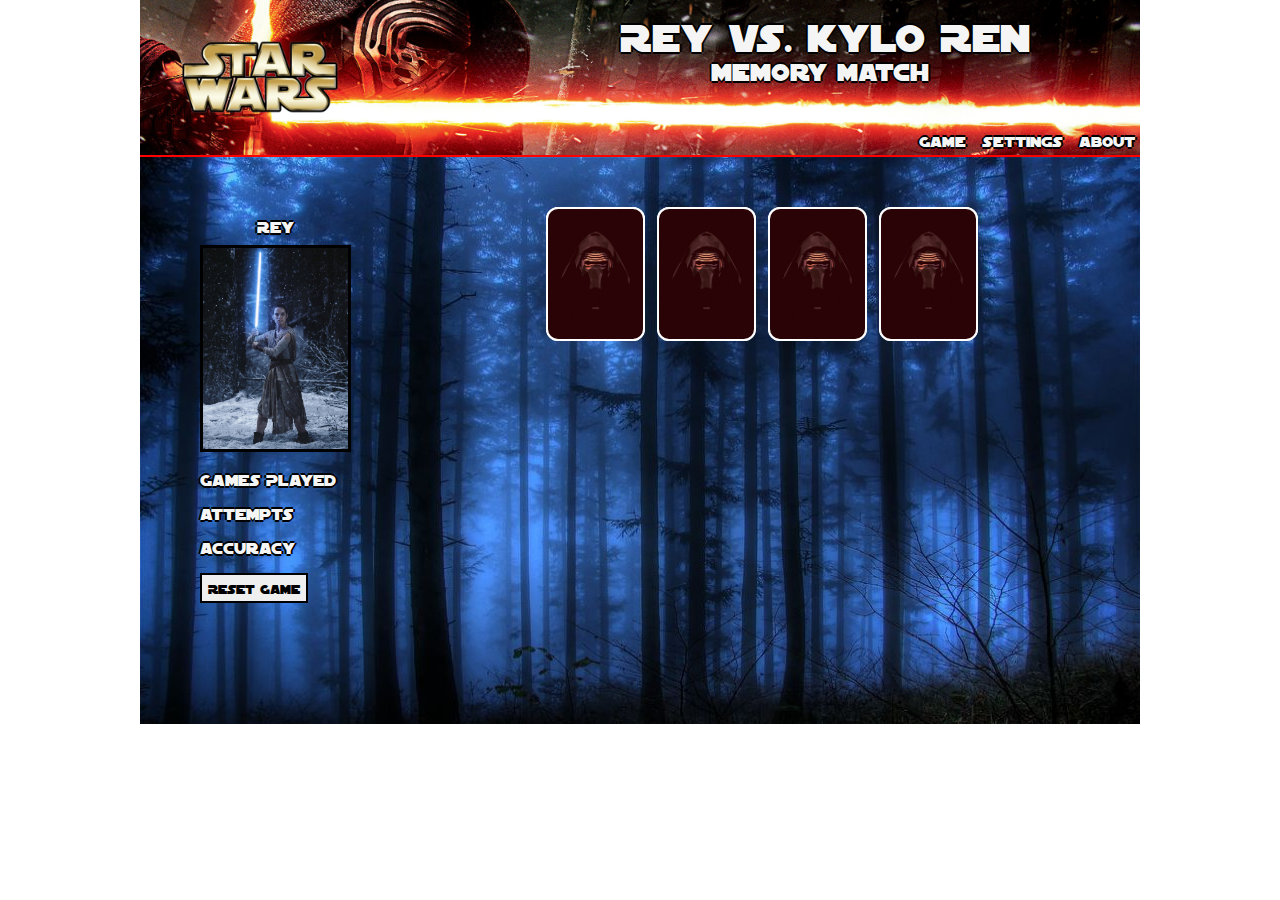
==== index.html @ f5603988 "Memory Match version1.0 - Tim Yi" ====
<!DOCTYPE html>
<html lang="en">
<head>
    <meta charset="UTF-8">
    <title>Memory Match Game</title>
    <link rel="stylesheet" type="text/css" href="style.css">
    <script src="https://code.jquery.com/jquery-2.1.4.min.js"></script>
    <script src="http://learning-fuze.github.io/memory_match/v0.5/script.js"></script>
    <script src="script.js"></script>
</head>
<body>
<header>
    <p id="header_title">Rey vs. Kylo Ren</p>
    <p id="header_title_sub">Memory Match</p>
    <div id="links">
        <p class="game-links"><a href="index.html">Game</a></p>
        <p class="game-links"><a href="">Settings</a></p>
        <p class="game-links"><a href="about.html">About</a></p>
    </div>
</header>

<section>
    <img id="woods_wall" src="images/woods_wall.jpg">
    <div id="stats_container">
        <p id="rey_title">Rey</p>
        <img id="rey" src="images/rey.jpg">
        <div id="games_played_div" class="games-played">
            <p class="label">Games Played</p>
            <p class="value"></p>
        </div>
        <div id="attempts_div" class="attempts">
            <p class="label">Attempts</p>
            <p class="value"></p>
        </div>
        <div id="accuracy_div" class="accuracy">
            <p class="label">Accuracy</p>
            <p class="value"></p>
        </div>
        <button id="reset_button" class="reset">Reset Game</button>
    </div>


    <div id="game_area">
        <div class="card">
            <div class="front">
                <img src="images/kylo-lightsaber.jpg" alt="kylo-lightsaber-front">
            </div>
            <div class="back">
            </div>
        </div>

        <div class="card">
            <div class="front">
                <img src="images/rey_lightsaber.jpg" alt="rey_lightsaber-front">
            </div>
            <div class="back">

            </div>
        </div>

        <div class="card">
            <div class="front">
                <img src="images/kylo-lightsaber.jpg" alt="kylo-lightsaber-front">
            </div>
            <div class="back">
            </div>
        </div>

        <div class="card">
            <div class="front">
                <img src="images/rey_lightsaber.jpg" alt="rey_lightsaber-front">
            </div>
            <div class="back">

            </div>
        </div>

        <!--<div class="card">-->
        <!--<div class="front">-->

        <!--</div>-->
        <!--<div class="back">-->

        <!--</div>-->
        <!--</div>-->

        <!--<div class="card">-->
        <!--<div class="front">-->

        <!--</div>-->
        <!--<div class="back">-->

        <!--</div>-->
        <!--</div>-->

        <!--<div class="card">-->
        <!--<div class="front">-->

        <!--</div>-->
        <!--<div class="back">-->

        <!--</div>-->
        <!--</div>-->

        <!--<div class="card">-->
        <!--<div class="front">-->

        <!--</div>-->
        <!--<div class="back">-->

        <!--</div>-->
        <!--</div>-->

        <!--<div class="card">-->
        <!--<div class="front">-->

        <!--</div>-->
        <!--<div class="back">-->

        <!--</div>-->
        <!--</div>-->

        <!--<div class="card">-->
        <!--<div class="front">-->

        <!--</div>-->
        <!--<div class="back">-->

        <!--</div>-->
        <!--</div>-->

        <!--<div class="card">-->
        <!--<div class="front">-->

        <!--</div>-->
        <!--<div class="back">-->

        <!--</div>-->
        <!--</div>-->

        <!--<div class="card">-->
        <!--<div class="front">-->

        <!--</div>-->
        <!--<div class="back">-->

        <!--</div>-->
        <!--</div>-->

        <!--<div class="card">-->
        <!--<div class="front">-->

        <!--</div>-->
        <!--<div class="back">-->

        <!--</div>-->
        <!--</div>-->

        <!--<div class="card">-->
        <!--<div class="front">-->

        <!--</div>-->
        <!--<div class="back">-->

        <!--</div>-->
        <!--</div>-->

        <!--<div class="card">-->
        <!--<div class="front">-->

        <!--</div>-->
        <!--<div class="back">-->

        <!--</div>-->
        <!--</div>-->

        <!--<div class="card">-->
        <!--<div class="front">-->

        <!--</div>-->
        <!--<div class="back">-->

        <!--</div>-->
        <!--</div>-->

        <!--<div class="card">-->
        <!--<div class="front">-->

        <!--</div>-->
        <!--<div class="back">-->

        <!--</div>-->
        <!--</div>-->

        <!--<div class="card">-->
        <!--<div class="front">-->

        <!--</div>-->
        <!--<div class="back">-->
        <!--</div>-->
        <!--</div>-->
    </div>
</section>
</body>
</html>
---- style.css ----
@font-face {
    font-family: starwarsmain;
    src: url(fonts/starwarsmain.ttf);
}
html{
    margin: 0;
}
body {
    width: 1000px;
    height: auto;
    margin: 0 auto;
    background-color: white;
    font-family: starwarsmain, Helvetica, sans-serif;
}
header {
    border-bottom: 2px solid red;
    background-image: url(images/logo.png), url(images/kylo_banner2.jpg);
    background-repeat: no-repeat;
    background-size: 160px, 1000px;
    background-position: 40px 40px, 0 0;
    background-color: #6a6969;
    height: 155px;
    position: relative;
}
#header_title {
    text-align: center;
    font-size: 40px;
    margin:0;
    padding-left: 370px;
    padding-top: 25px;
    text-shadow: -2px 0 black, 0 2px black, 2px 0 black, 0 -2px black;
    color: whitesmoke;
}
#header_title_sub {
    text-align: center;
    font-size: 25px;
    margin:0;
    padding-left: 360px;
    padding-top: 5px;
    text-shadow: -2px 0 black, 0 2px black, 2px 0 black, 0 -2px black;
    color: whitesmoke;
}
#links {
    margin-top: 32px;
    float: right;
}
a {
    color: whitesmoke;
    text-decoration: none;
    text-shadow: -2px 0 black, 0 2px black, 2px 0 black, 0 -2px black;
}
a:hover {
    color: red;
}
#woods_wall {
    position:absolute;
    width: 1000px;
    height: 567px;
    z-index: -1;
    border-top: 0;
}
.game-links {
    text-align: center;
    font-size: 15px;
    margin: 20px 5px 10px;
    display: inline-block;
}
#rey_title {
    text-shadow: -2px 0 black, 0 2px black, 2px 0 black, 0 -2px black;
    margin-top: 5px;
    margin-bottom: 9px;
    color: whitesmoke;
    text-align: center;
}
#rey {
    width: 145px;
    height: auto;
    border: 3px solid black;
}
#stats_container {
    padding: 10px 10px 90px;
    width: 150px;
    float: left;
    margin: 50px 10px 64px 50px;
    border-radius: 15px 15px 15px 15px;
}
.label {
    text-shadow: -2px 0 black, 0 2px black, 2px 0 black, 0 -2px black;
    margin: 20px 0 10px;
    color: whitesmoke;
}
#reset_button {
    font-family: starwarsmain, Helvetica, sans-serif;
    padding-top: 5px;
    height: 30px;
    border: 2px solid black;
}
#game_area {
    border-top: 0;
    border-left: 0;
    padding-top: 25px;
    margin-left: 270px;
    height: 542px;
    text-align: center;
    width: 700px;
}
.back {
    background-image: url("images/kylo-cardback.jpg");
    background-color: #2A0306;
    background-repeat: no-repeat;
    background-size: 95px, 220px;
}
.card img {
    height: 100%;
    width: 100%;
    border-radius: 12px;
}
.front, .back {
    border: 2px solid white;
    border-radius: 12px;
    height: 100%;
    width: 100%;
    position: absolute;
    left: 0;
    top: 0;
}
.card {
    display: inline-block;
    width: 95px;
    height: 130px;
    margin: 25px 5px 5px;
    position: relative;
}

/* About me CSS add-ons */
#info_about_me {
    font-size: 20px;
    padding: 50px 200px;
    margin: 0;
    color: whitesmoke;
    font-family: Helvetica ,Arial, sans-serif;
    text-shadow: -2px 0 black, 0 2px black, 2px 0 black, 0 -2px black;
    text-align: center;
}
.matt-pic-div {
    margin: auto;
    width: 50%;
}
#matt-pic {
    width: 100%;
    border: 2px solid black;
}
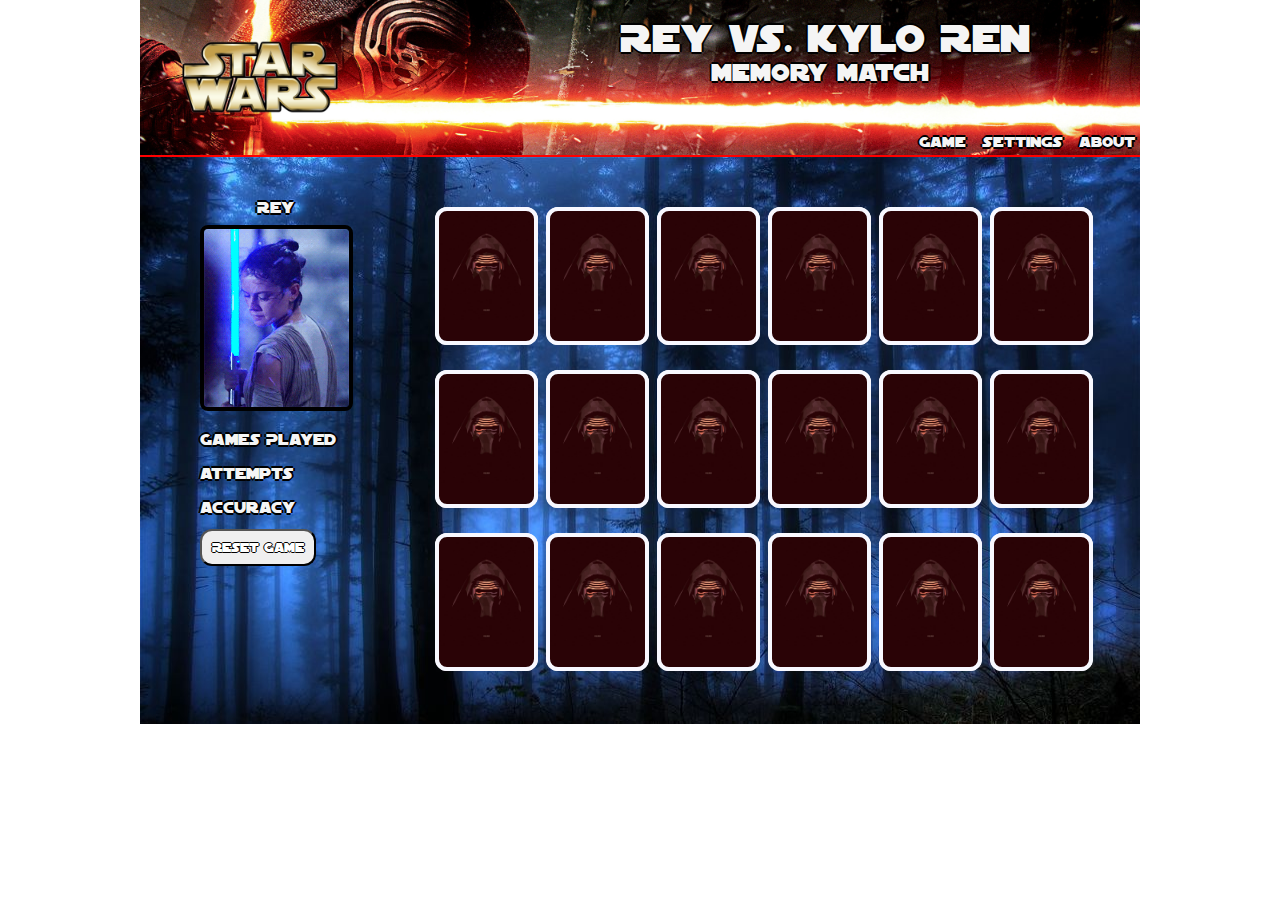
==== commit 5bfe023e: "Memory Match version0.5 - Tim Yi" ====
--- a/index.html
+++ b/index.html
@@ -5,7 +5,6 @@
     <title>Memory Match Game</title>
     <link rel="stylesheet" type="text/css" href="style.css">
     <script src="https://code.jquery.com/jquery-2.1.4.min.js"></script>
-    <script src="http://learning-fuze.github.io/memory_match/v0.5/script.js"></script>
     <script src="script.js"></script>
 </head>
 <body>
@@ -23,27 +22,46 @@
     <img id="woods_wall" src="images/woods_wall.jpg">
     <div id="stats_container">
         <p id="rey_title">Rey</p>
-        <img id="rey" src="images/rey.jpg">
-        <div id="games_played_div" class="games-played">
+        <img id="rey" src="images/rey_prof.gif">
+
+        <div class="games-played">
             <p class="label">Games Played</p>
             <p class="value"></p>
         </div>
-        <div id="attempts_div" class="attempts">
+
+        <div class="attempts">
             <p class="label">Attempts</p>
             <p class="value"></p>
         </div>
-        <div id="accuracy_div" class="accuracy">
+
+        <div class="accuracy">
             <p class="label">Accuracy</p>
             <p class="value"></p>
         </div>
-        <button id="reset_button" class="reset">Reset Game</button>
+        <button type="button" class="reset">Reset Game</button>
     </div>
-
 
     <div id="game_area">
         <div class="card">
             <div class="front">
                 <img src="images/kylo-lightsaber.jpg" alt="kylo-lightsaber-front">
+            </div>
+            <div class="back">
+            </div>
+        </div>
+
+        <div class="card">
+            <div class="front">
+                <img src="images/kyloVrey_cardBack.jpg" alt="fight">
+            </div>
+            <div class="back">
+
+            </div>
+        </div>
+
+        <div class="card">
+            <div class="front">
+                <img src="images/rey.jpg" alt="rey-with-saber">
             </div>
             <div class="back">
             </div>
@@ -60,7 +78,23 @@
 
         <div class="card">
             <div class="front">
-                <img src="images/kylo-lightsaber.jpg" alt="kylo-lightsaber-front">
+                <img src="images/bb8thumbsup.jpg" alt="bb8_thumb">
+            </div>
+            <div class="back">
+            </div>
+        </div>
+
+        <div class="card">
+            <div class="front">
+                <img src="images/kyloren_saber.jpg" alt="kylo-with-saber">
+            </div>
+            <div class="back">
+            </div>
+        </div>
+
+        <div class="card">
+            <div class="front">
+                <img src="images/kyloren_force.jpg" alt="kylo-uses-force">
             </div>
             <div class="back">
             </div>
@@ -71,134 +105,90 @@
                 <img src="images/rey_lightsaber.jpg" alt="rey_lightsaber-front">
             </div>
             <div class="back">
-
             </div>
         </div>
 
-        <!--<div class="card">-->
-        <!--<div class="front">-->
+        <div class="card">
+            <div class="front">
+                <img src="images/kylo_ren_matt_saber.jpg" alt="matt-saber">
+            </div>
+            <div class="back">
+            </div>
+        </div>
 
-        <!--</div>-->
-        <!--<div class="back">-->
+        <div class="card">
+            <div class="front">
+                <img src="images/luke.jpg" alt="luke">
+            </div>
+            <div class="back">
+            </div>
+        </div>
 
-        <!--</div>-->
-        <!--</div>-->
+        <div class="card">
+            <div class="front">
+                <img src="images/bb8thumbsup.jpg" alt="bb8_thumb">
+            </div>
+            <div class="back">
+            </div>
+        </div>
 
-        <!--<div class="card">-->
-        <!--<div class="front">-->
+        <div class="card">
+            <div class="front">
+                <img src="images/kylo-lightsaber.jpg" alt="kylo-lightsaber-front">
+            </div>
+            <div class="back">
+            </div>
+        </div>
 
-        <!--</div>-->
-        <!--<div class="back">-->
+        <div class="card">
+            <div class="front">
+                <img src="images/kyloren_force.jpg" alt="kylo-uses-force">
+            </div>
+            <div class="back">
+            </div>
+        </div>
 
-        <!--</div>-->
-        <!--</div>-->
+        <div class="card">
+            <div class="front">
+                <img src="images/rey.jpg" alt="rey-with-saber">
+            </div>
+            <div class="back">
+            </div>
+        </div>
 
-        <!--<div class="card">-->
-        <!--<div class="front">-->
+        <div class="card">
+            <div class="front">
+                <img src="images/luke.jpg" alt="luke">
+            </div>
+            <div class="back">
+            </div>
+        </div>
 
-        <!--</div>-->
-        <!--<div class="back">-->
+        <div class="card">
+            <div class="front">
+                <img src="images/kyloVrey_cardBack.jpg" alt="fight">
+            </div>
+            <div class="back">
+            </div>
+        </div>
 
-        <!--</div>-->
-        <!--</div>-->
+        <div class="card">
+            <div class="front">
+                <img src="images/kyloren_saber.jpg" alt="kylo-with-saber">
+            </div>
+            <div class="back">
+            </div>
+        </div>
 
-        <!--<div class="card">-->
-        <!--<div class="front">-->
+        <div class="card">
+            <div class="front">
+                <img src="images/kylo_ren_matt_saber.jpg" alt="matt-saber">
+            </div>
+            <div class="back">
+            </div>
+        </div>
 
-        <!--</div>-->
-        <!--<div class="back">-->
-
-        <!--</div>-->
-        <!--</div>-->
-
-        <!--<div class="card">-->
-        <!--<div class="front">-->
-
-        <!--</div>-->
-        <!--<div class="back">-->
-
-        <!--</div>-->
-        <!--</div>-->
-
-        <!--<div class="card">-->
-        <!--<div class="front">-->
-
-        <!--</div>-->
-        <!--<div class="back">-->
-
-        <!--</div>-->
-        <!--</div>-->
-
-        <!--<div class="card">-->
-        <!--<div class="front">-->
-
-        <!--</div>-->
-        <!--<div class="back">-->
-
-        <!--</div>-->
-        <!--</div>-->
-
-        <!--<div class="card">-->
-        <!--<div class="front">-->
-
-        <!--</div>-->
-        <!--<div class="back">-->
-
-        <!--</div>-->
-        <!--</div>-->
-
-        <!--<div class="card">-->
-        <!--<div class="front">-->
-
-        <!--</div>-->
-        <!--<div class="back">-->
-
-        <!--</div>-->
-        <!--</div>-->
-
-        <!--<div class="card">-->
-        <!--<div class="front">-->
-
-        <!--</div>-->
-        <!--<div class="back">-->
-
-        <!--</div>-->
-        <!--</div>-->
-
-        <!--<div class="card">-->
-        <!--<div class="front">-->
-
-        <!--</div>-->
-        <!--<div class="back">-->
-
-        <!--</div>-->
-        <!--</div>-->
-
-        <!--<div class="card">-->
-        <!--<div class="front">-->
-
-        <!--</div>-->
-        <!--<div class="back">-->
-
-        <!--</div>-->
-        <!--</div>-->
-
-        <!--<div class="card">-->
-        <!--<div class="front">-->
-
-        <!--</div>-->
-        <!--<div class="back">-->
-
-        <!--</div>-->
-        <!--</div>-->
-
-        <!--<div class="card">-->
-        <!--<div class="front">-->
-
-        <!--</div>-->
-        <!--<div class="back">-->
-        <!--</div>-->
-        <!--</div>-->
+        </div>
     </div>
 </section>
 </body>
--- a/style.css
+++ b/style.css
@@ -59,6 +59,11 @@
     z-index: -1;
     border-top: 0;
 }
+#snow-image{
+    position: absolute;
+    z-index: 0;
+    border-top: 0;
+}
 .game-links {
     text-align: center;
     font-size: 15px;
@@ -75,13 +80,14 @@
 #rey {
     width: 145px;
     height: auto;
-    border: 3px solid black;
+    border: 4px solid black;
+    border-radius: 8px;
 }
 #stats_container {
     padding: 10px 10px 90px;
     width: 150px;
     float: left;
-    margin: 50px 10px 64px 50px;
+    margin: 30px 10px 0 50px;
     border-radius: 15px 15px 15px 15px;
 }
 .label {
@@ -89,11 +95,15 @@
     margin: 20px 0 10px;
     color: whitesmoke;
 }
-#reset_button {
-    font-family: starwarsmain, Helvetica, sans-serif;
-    padding-top: 5px;
-    height: 30px;
-    border: 2px solid black;
+.value {
+    font-family: Arial,Helvetica,sans-serif;
+    text-shadow: -2px 0 black, 0 2px black, 2px 0 black, 0 -2px black;
+    color: red;
+    font-size: small;
+}
+
+#stats_container, .value {
+
 }
 #game_area {
     border-top: 0;
@@ -113,10 +123,10 @@
 .card img {
     height: 100%;
     width: 100%;
-    border-radius: 12px;
+    border-radius: 8px;
 }
 .front, .back {
-    border: 2px solid white;
+    border: 4px solid ghostwhite;
     border-radius: 12px;
     height: 100%;
     width: 100%;
@@ -124,12 +134,26 @@
     left: 0;
     top: 0;
 }
+.front:hover, .back:hover{
+    transform: scale(1.2);
+}
 .card {
     display: inline-block;
     width: 95px;
     height: 130px;
     margin: 25px 5px 5px;
     position: relative;
+}
+.reset {
+    font-family: starwarsmain, Helvetica, sans-serif;
+    text-shadow: -1px 0 black, 0 1px black, 1px 0 black, 0 -1px black;
+    padding: 12px 10px 10px;
+    border-radius: 12px;
+    color: white;
+}
+.reset:hover {
+    color: red;
+    box-shadow: 2px 2px 2px red;
 }
 
 /* About me CSS add-ons */
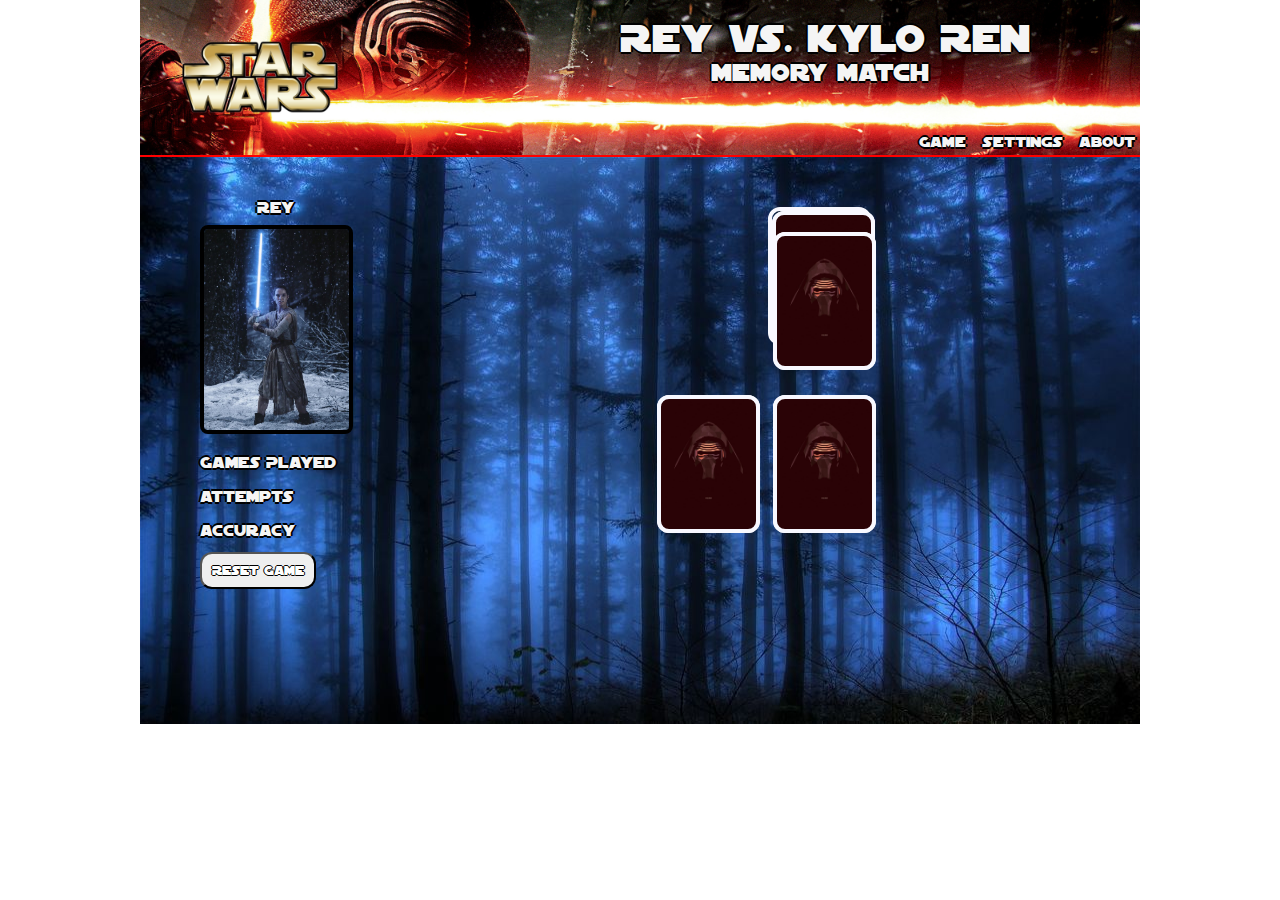
==== commit 33b7aadf: "Memory Match version0.5 - Tim Yi" ====
--- a/index.html
+++ b/index.html
@@ -5,6 +5,7 @@
     <title>Memory Match Game</title>
     <link rel="stylesheet" type="text/css" href="style.css">
     <script src="https://code.jquery.com/jquery-2.1.4.min.js"></script>
+    <script src="http://learning-fuze.github.io/memory_match/v0.5/script.js"></script>
     <script src="script.js"></script>
 </head>
 <body>
@@ -22,24 +23,22 @@
     <img id="woods_wall" src="images/woods_wall.jpg">
     <div id="stats_container">
         <p id="rey_title">Rey</p>
-        <img id="rey" src="images/rey_prof.gif">
-
-        <div class="games-played">
+        <img id="rey" src="images/rey.jpg">
+        <div id="games_played_div" class="games-played">
             <p class="label">Games Played</p>
             <p class="value"></p>
         </div>
-
-        <div class="attempts">
+        <div id="attempts_div" class="attempts">
             <p class="label">Attempts</p>
             <p class="value"></p>
         </div>
-
-        <div class="accuracy">
+        <div id="accuracy_div" class="accuracy">
             <p class="label">Accuracy</p>
             <p class="value"></p>
         </div>
-        <button type="button" class="reset">Reset Game</button>
+        <button id="reset_button" class="reset">Reset Game</button>
     </div>
+
 
     <div id="game_area">
         <div class="card">
@@ -51,8 +50,12 @@
         </div>
 
         <div class="card">
+
+             <div class="front">
+
             <div class="front">
-                <img src="images/kyloVrey_cardBack.jpg" alt="fight">
+
+                <img src="images/rey_lightsaber.jpg" alt="rey_lightsaber-front">
             </div>
             <div class="back">
 
@@ -61,7 +64,7 @@
 
         <div class="card">
             <div class="front">
-                <img src="images/rey.jpg" alt="rey-with-saber">
+                <img src="images/kylo-lightsaber.jpg" alt="kylo-lightsaber-front">
             </div>
             <div class="back">
             </div>
@@ -76,119 +79,255 @@
             </div>
         </div>
 
-        <div class="card">
-            <div class="front">
-                <img src="images/bb8thumbsup.jpg" alt="bb8_thumb">
-            </div>
-            <div class="back">
-            </div>
-        </div>
-
-        <div class="card">
-            <div class="front">
-                <img src="images/kyloren_saber.jpg" alt="kylo-with-saber">
-            </div>
-            <div class="back">
-            </div>
-        </div>
-
-        <div class="card">
-            <div class="front">
-                <img src="images/kyloren_force.jpg" alt="kylo-uses-force">
-            </div>
-            <div class="back">
-            </div>
-        </div>
-
-        <div class="card">
-            <div class="front">
-                <img src="images/rey_lightsaber.jpg" alt="rey_lightsaber-front">
-            </div>
-            <div class="back">
-            </div>
-        </div>
-
-        <div class="card">
-            <div class="front">
-                <img src="images/kylo_ren_matt_saber.jpg" alt="matt-saber">
-            </div>
-            <div class="back">
-            </div>
-        </div>
-
-        <div class="card">
-            <div class="front">
-                <img src="images/luke.jpg" alt="luke">
-            </div>
-            <div class="back">
-            </div>
-        </div>
-
-        <div class="card">
-            <div class="front">
-                <img src="images/bb8thumbsup.jpg" alt="bb8_thumb">
-            </div>
-            <div class="back">
-            </div>
-        </div>
-
-        <div class="card">
-            <div class="front">
-                <img src="images/kylo-lightsaber.jpg" alt="kylo-lightsaber-front">
-            </div>
-            <div class="back">
-            </div>
-        </div>
-
-        <div class="card">
-            <div class="front">
-                <img src="images/kyloren_force.jpg" alt="kylo-uses-force">
-            </div>
-            <div class="back">
-            </div>
-        </div>
-
-        <div class="card">
-            <div class="front">
-                <img src="images/rey.jpg" alt="rey-with-saber">
-            </div>
-            <div class="back">
-            </div>
-        </div>
-
-        <div class="card">
-            <div class="front">
-                <img src="images/luke.jpg" alt="luke">
-            </div>
-            <div class="back">
-            </div>
-        </div>
-
-        <div class="card">
-            <div class="front">
-                <img src="images/kyloVrey_cardBack.jpg" alt="fight">
-            </div>
-            <div class="back">
-            </div>
-        </div>
-
-        <div class="card">
-            <div class="front">
-                <img src="images/kyloren_saber.jpg" alt="kylo-with-saber">
-            </div>
-            <div class="back">
-            </div>
-        </div>
-
-        <div class="card">
-            <div class="front">
-                <img src="images/kylo_ren_matt_saber.jpg" alt="matt-saber">
-            </div>
-            <div class="back">
-            </div>
-        </div>
-
-        </div>
+        <!--<div class="card">-->
+            <!--<div class="front">-->
+
+            <!--</div>-->
+            <!--<div class="back">-->
+
+            <!--</div>-->
+        <!--</div>-->
+
+        <!--<div class="card">-->
+            <!--<div class="front">-->
+
+            <!--</div>-->
+            <!--<div class="back">-->
+
+            <!--</div>-->
+        <!--</div>-->
+
+        <!--<div class="card">-->
+            <!--<div class="front">-->
+
+            <!--</div>-->
+            <!--<div class="back">-->
+
+            <!--</div>-->
+        <!--</div>-->
+
+        <!--<div class="card">-->
+            <!--<div class="front">-->
+
+            <!--</div>-->
+            <!--<div class="back">-->
+
+            <!--</div>-->
+        <!--</div>-->
+
+        <!--<div class="card">-->
+            <!--<div class="front">-->
+
+            <!--</div>-->
+            <!--<div class="back">-->
+
+            <!--</div>-->
+        <!--</div>-->
+
+        <!--<div class="card">-->
+            <!--<div class="front">-->
+
+            <!--</div>-->
+            <!--<div class="back">-->
+
+            <!--</div>-->
+        <!--</div>-->
+
+        <!--<div class="card">-->
+            <!--<div class="front">-->
+
+            <!--</div>-->
+            <!--<div class="back">-->
+
+            <!--</div>-->
+        <!--</div>-->
+
+        <!--<div class="card">-->
+            <!--<div class="front">-->
+
+            <!--</div>-->
+            <!--<div class="back">-->
+
+            <!--</div>-->
+        <!--</div>-->
+
+        <!--<div class="card">-->
+            <!--<div class="front">-->
+
+            <!--</div>-->
+            <!--<div class="back">-->
+
+            <!--</div>-->
+        <!--</div>-->
+
+        <!--<div class="card">-->
+            <!--<div class="front">-->
+
+            <!--</div>-->
+            <!--<div class="back">-->
+
+            <!--</div>-->
+        <!--</div>-->
+
+        <!--<div class="card">-->
+            <!--<div class="front">-->
+
+            <!--</div>-->
+            <!--<div class="back">-->
+
+            <!--</div>-->
+        <!--</div>-->
+
+        <!--<div class="card">-->
+            <!--<div class="front">-->
+
+            <!--</div>-->
+            <!--<div class="back">-->
+
+            <!--</div>-->
+        <!--</div>-->
+
+        <!--<div class="card">-->
+            <!--<div class="front">-->
+
+            <!--</div>-->
+            <!--<div class="back">-->
+
+            <!--</div>-->
+        <!--</div>-->
+
+        <!--<div class="card">-->
+            <!--<div class="front">-->
+
+            <!--</div>-->
+            <!--<div class="back">-->
+            <!--</div>-->
+
+        <!--<div class="front">-->
+
+        <!--</div>-->
+        <!--<div class="back">-->
+
+        <!--</div>-->
+        <!--</div>-->
+
+        <!--<div class="card">-->
+        <!--<div class="front">-->
+
+        <!--</div>-->
+        <!--<div class="back">-->
+
+        <!--</div>-->
+        <!--</div>-->
+
+        <!--<div class="card">-->
+        <!--<div class="front">-->
+
+        <!--</div>-->
+        <!--<div class="back">-->
+
+        <!--</div>-->
+        <!--</div>-->
+
+        <!--<div class="card">-->
+        <!--<div class="front">-->
+
+        <!--</div>-->
+        <!--<div class="back">-->
+
+        <!--</div>-->
+        <!--</div>-->
+
+        <!--<div class="card">-->
+        <!--<div class="front">-->
+
+        <!--</div>-->
+        <!--<div class="back">-->
+
+        <!--</div>-->
+        <!--</div>-->
+
+        <!--<div class="card">-->
+        <!--<div class="front">-->
+
+        <!--</div>-->
+        <!--<div class="back">-->
+
+        <!--</div>-->
+        <!--</div>-->
+
+        <!--<div class="card">-->
+        <!--<div class="front">-->
+
+        <!--</div>-->
+        <!--<div class="back">-->
+
+        <!--</div>-->
+        <!--</div>-->
+
+        <!--<div class="card">-->
+        <!--<div class="front">-->
+
+        <!--</div>-->
+        <!--<div class="back">-->
+
+        <!--</div>-->
+        <!--</div>-->
+
+        <!--<div class="card">-->
+        <!--<div class="front">-->
+
+        <!--</div>-->
+        <!--<div class="back">-->
+
+        <!--</div>-->
+        <!--</div>-->
+
+        <!--<div class="card">-->
+        <!--<div class="front">-->
+
+        <!--</div>-->
+        <!--<div class="back">-->
+
+        <!--</div>-->
+        <!--</div>-->
+
+        <!--<div class="card">-->
+        <!--<div class="front">-->
+
+        <!--</div>-->
+        <!--<div class="back">-->
+
+        <!--</div>-->
+        <!--</div>-->
+
+        <!--<div class="card">-->
+        <!--<div class="front">-->
+
+        <!--</div>-->
+        <!--<div class="back">-->
+
+        <!--</div>-->
+        <!--</div>-->
+
+        <!--<div class="card">-->
+        <!--<div class="front">-->
+
+        <!--</div>-->
+        <!--<div class="back">-->
+
+        <!--</div>-->
+        <!--</div>-->
+
+        <!--<div class="card">-->
+        <!--<div class="front">-->
+
+        <!--</div>-->
+        <!--<div class="back">-->
+        <!--</div>-->
+
+        <!--</div>-->
+    </div>
     </div>
 </section>
 </body>
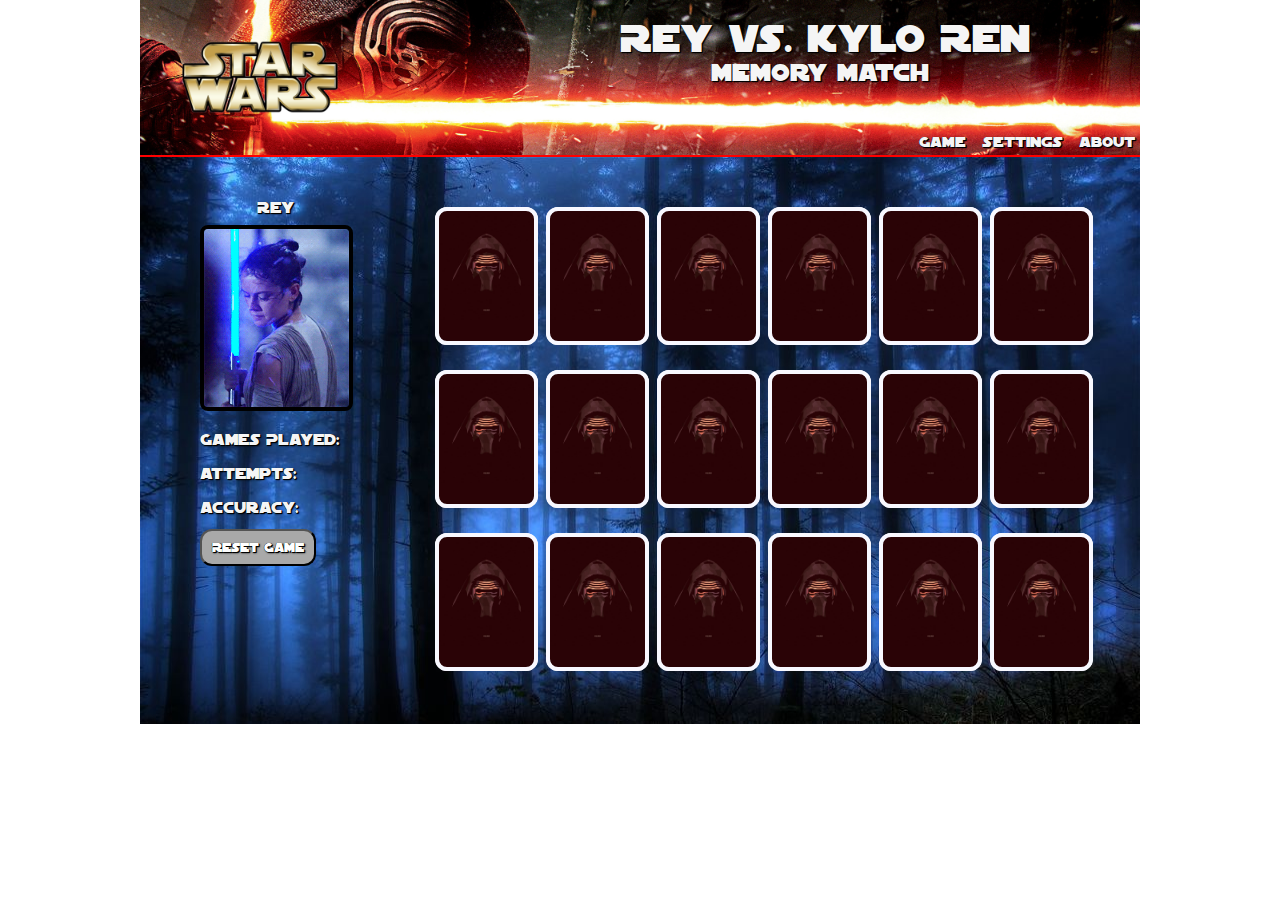
==== commit d7e60756: "styling changed" ====
--- a/index.html
+++ b/index.html
@@ -5,7 +5,6 @@
     <title>Memory Match Game</title>
     <link rel="stylesheet" type="text/css" href="style.css">
     <script src="https://code.jquery.com/jquery-2.1.4.min.js"></script>
-    <script src="http://learning-fuze.github.io/memory_match/v0.5/script.js"></script>
     <script src="script.js"></script>
 </head>
 <body>
@@ -23,22 +22,24 @@
     <img id="woods_wall" src="images/woods_wall.jpg">
     <div id="stats_container">
         <p id="rey_title">Rey</p>
-        <img id="rey" src="images/rey.jpg">
-        <div id="games_played_div" class="games-played">
-            <p class="label">Games Played</p>
+        <img id="rey" src="images/rey_prof.gif">
+
+        <div class="games-played">
+            <p class="label">Games Played:</p>
             <p class="value"></p>
         </div>
-        <div id="attempts_div" class="attempts">
-            <p class="label">Attempts</p>
+
+        <div class="attempts">
+            <p class="label">Attempts:</p>
             <p class="value"></p>
         </div>
-        <div id="accuracy_div" class="accuracy">
-            <p class="label">Accuracy</p>
+
+        <div class="accuracy">
+            <p class="label">Accuracy:</p>
             <p class="value"></p>
         </div>
-        <button id="reset_button" class="reset">Reset Game</button>
+        <button type="button" class="reset">Reset Game</button>
     </div>
-
 
     <div id="game_area">
         <div class="card">
@@ -50,12 +51,8 @@
         </div>
 
         <div class="card">
-
-             <div class="front">
-
             <div class="front">
-
-                <img src="images/rey_lightsaber.jpg" alt="rey_lightsaber-front">
+                <img src="images/kyloVrey_cardBack.jpg" alt="fight">
             </div>
             <div class="back">
 
@@ -64,7 +61,7 @@
 
         <div class="card">
             <div class="front">
-                <img src="images/kylo-lightsaber.jpg" alt="kylo-lightsaber-front">
+                <img src="images/rey.jpg" alt="rey-with-saber">
             </div>
             <div class="back">
             </div>
@@ -79,255 +76,119 @@
             </div>
         </div>
 
-        <!--<div class="card">-->
-            <!--<div class="front">-->
+        <div class="card">
+            <div class="front">
+                <img src="images/bb8thumbsup.jpg" alt="bb8_thumb">
+            </div>
+            <div class="back">
+            </div>
+        </div>
 
-            <!--</div>-->
-            <!--<div class="back">-->
+        <div class="card">
+            <div class="front">
+                <img src="images/kyloren_saber.jpg" alt="kylo-with-saber">
+            </div>
+            <div class="back">
+            </div>
+        </div>
 
-            <!--</div>-->
-        <!--</div>-->
+        <div class="card">
+            <div class="front">
+                <img src="images/kyloren_force.jpg" alt="kylo-uses-force">
+            </div>
+            <div class="back">
+            </div>
+        </div>
 
-        <!--<div class="card">-->
-            <!--<div class="front">-->
+        <div class="card">
+            <div class="front">
+                <img src="images/rey_lightsaber.jpg" alt="rey_lightsaber-front">
+            </div>
+            <div class="back">
+            </div>
+        </div>
 
-            <!--</div>-->
-            <!--<div class="back">-->
+        <div class="card">
+            <div class="front">
+                <img src="images/kylo_ren_matt_saber.jpg" alt="matt-saber">
+            </div>
+            <div class="back">
+            </div>
+        </div>
 
-            <!--</div>-->
-        <!--</div>-->
+        <div class="card">
+            <div class="front">
+                <img src="images/luke.jpg" alt="luke">
+            </div>
+            <div class="back">
+            </div>
+        </div>
 
-        <!--<div class="card">-->
-            <!--<div class="front">-->
+        <div class="card">
+            <div class="front">
+                <img src="images/bb8thumbsup.jpg" alt="bb8_thumb">
+            </div>
+            <div class="back">
+            </div>
+        </div>
 
-            <!--</div>-->
-            <!--<div class="back">-->
+        <div class="card">
+            <div class="front">
+                <img src="images/kylo-lightsaber.jpg" alt="kylo-lightsaber-front">
+            </div>
+            <div class="back">
+            </div>
+        </div>
 
-            <!--</div>-->
-        <!--</div>-->
+        <div class="card">
+            <div class="front">
+                <img src="images/kyloren_force.jpg" alt="kylo-uses-force">
+            </div>
+            <div class="back">
+            </div>
+        </div>
 
-        <!--<div class="card">-->
-            <!--<div class="front">-->
+        <div class="card">
+            <div class="front">
+                <img src="images/rey.jpg" alt="rey-with-saber">
+            </div>
+            <div class="back">
+            </div>
+        </div>
 
-            <!--</div>-->
-            <!--<div class="back">-->
+        <div class="card">
+            <div class="front">
+                <img src="images/luke.jpg" alt="luke">
+            </div>
+            <div class="back">
+            </div>
+        </div>
 
-            <!--</div>-->
-        <!--</div>-->
+        <div class="card">
+            <div class="front">
+                <img src="images/kyloVrey_cardBack.jpg" alt="fight">
+            </div>
+            <div class="back">
+            </div>
+        </div>
 
-        <!--<div class="card">-->
-            <!--<div class="front">-->
+        <div class="card">
+            <div class="front">
+                <img src="images/kyloren_saber.jpg" alt="kylo-with-saber">
+            </div>
+            <div class="back">
+            </div>
+        </div>
 
-            <!--</div>-->
-            <!--<div class="back">-->
+        <div class="card">
+            <div class="front">
+                <img src="images/kylo_ren_matt_saber.jpg" alt="matt-saber">
+            </div>
+            <div class="back">
+            </div>
+        </div>
 
-            <!--</div>-->
-        <!--</div>-->
-
-        <!--<div class="card">-->
-            <!--<div class="front">-->
-
-            <!--</div>-->
-            <!--<div class="back">-->
-
-            <!--</div>-->
-        <!--</div>-->
-
-        <!--<div class="card">-->
-            <!--<div class="front">-->
-
-            <!--</div>-->
-            <!--<div class="back">-->
-
-            <!--</div>-->
-        <!--</div>-->
-
-        <!--<div class="card">-->
-            <!--<div class="front">-->
-
-            <!--</div>-->
-            <!--<div class="back">-->
-
-            <!--</div>-->
-        <!--</div>-->
-
-        <!--<div class="card">-->
-            <!--<div class="front">-->
-
-            <!--</div>-->
-            <!--<div class="back">-->
-
-            <!--</div>-->
-        <!--</div>-->
-
-        <!--<div class="card">-->
-            <!--<div class="front">-->
-
-            <!--</div>-->
-            <!--<div class="back">-->
-
-            <!--</div>-->
-        <!--</div>-->
-
-        <!--<div class="card">-->
-            <!--<div class="front">-->
-
-            <!--</div>-->
-            <!--<div class="back">-->
-
-            <!--</div>-->
-        <!--</div>-->
-
-        <!--<div class="card">-->
-            <!--<div class="front">-->
-
-            <!--</div>-->
-            <!--<div class="back">-->
-
-            <!--</div>-->
-        <!--</div>-->
-
-        <!--<div class="card">-->
-            <!--<div class="front">-->
-
-            <!--</div>-->
-            <!--<div class="back">-->
-
-            <!--</div>-->
-        <!--</div>-->
-
-        <!--<div class="card">-->
-            <!--<div class="front">-->
-
-            <!--</div>-->
-            <!--<div class="back">-->
-            <!--</div>-->
-
-        <!--<div class="front">-->
-
-        <!--</div>-->
-        <!--<div class="back">-->
-
-        <!--</div>-->
-        <!--</div>-->
-
-        <!--<div class="card">-->
-        <!--<div class="front">-->
-
-        <!--</div>-->
-        <!--<div class="back">-->
-
-        <!--</div>-->
-        <!--</div>-->
-
-        <!--<div class="card">-->
-        <!--<div class="front">-->
-
-        <!--</div>-->
-        <!--<div class="back">-->
-
-        <!--</div>-->
-        <!--</div>-->
-
-        <!--<div class="card">-->
-        <!--<div class="front">-->
-
-        <!--</div>-->
-        <!--<div class="back">-->
-
-        <!--</div>-->
-        <!--</div>-->
-
-        <!--<div class="card">-->
-        <!--<div class="front">-->
-
-        <!--</div>-->
-        <!--<div class="back">-->
-
-        <!--</div>-->
-        <!--</div>-->
-
-        <!--<div class="card">-->
-        <!--<div class="front">-->
-
-        <!--</div>-->
-        <!--<div class="back">-->
-
-        <!--</div>-->
-        <!--</div>-->
-
-        <!--<div class="card">-->
-        <!--<div class="front">-->
-
-        <!--</div>-->
-        <!--<div class="back">-->
-
-        <!--</div>-->
-        <!--</div>-->
-
-        <!--<div class="card">-->
-        <!--<div class="front">-->
-
-        <!--</div>-->
-        <!--<div class="back">-->
-
-        <!--</div>-->
-        <!--</div>-->
-
-        <!--<div class="card">-->
-        <!--<div class="front">-->
-
-        <!--</div>-->
-        <!--<div class="back">-->
-
-        <!--</div>-->
-        <!--</div>-->
-
-        <!--<div class="card">-->
-        <!--<div class="front">-->
-
-        <!--</div>-->
-        <!--<div class="back">-->
-
-        <!--</div>-->
-        <!--</div>-->
-
-        <!--<div class="card">-->
-        <!--<div class="front">-->
-
-        <!--</div>-->
-        <!--<div class="back">-->
-
-        <!--</div>-->
-        <!--</div>-->
-
-        <!--<div class="card">-->
-        <!--<div class="front">-->
-
-        <!--</div>-->
-        <!--<div class="back">-->
-
-        <!--</div>-->
-        <!--</div>-->
-
-        <!--<div class="card">-->
-        <!--<div class="front">-->
-
-        <!--</div>-->
-        <!--<div class="back">-->
-
-        <!--</div>-->
-        <!--</div>-->
-
-        <!--<div class="card">-->
-        <!--<div class="front">-->
-
-        <!--</div>-->
-        <!--<div class="back">-->
-        <!--</div>-->
-
-        <!--</div>-->
-    </div>
+        </div>
     </div>
 </section>
 </body>
--- a/style.css
+++ b/style.css
@@ -2,9 +2,11 @@
     font-family: starwarsmain;
     src: url(fonts/starwarsmain.ttf);
 }
+
 html{
     margin: 0;
 }
+
 body {
     width: 1000px;
     height: auto;
@@ -12,6 +14,7 @@
     background-color: white;
     font-family: starwarsmain, Helvetica, sans-serif;
 }
+
 header {
     border-bottom: 2px solid red;
     background-image: url(images/logo.png), url(images/kylo_banner2.jpg);
@@ -22,36 +25,57 @@
     height: 155px;
     position: relative;
 }
+
 #header_title {
     text-align: center;
     font-size: 40px;
     margin:0;
     padding-left: 370px;
     padding-top: 25px;
-    text-shadow: -2px 0 black, 0 2px black, 2px 0 black, 0 -2px black;
-    color: whitesmoke;
-}
+    text-shadow:
+            1px 1px 0 black,
+            0px 0px 0 black,
+            0px 0px 0 black,
+            0px 0px 0 black,
+            1px 1px 2px black;
+    color: whitesmoke;
+}
+
 #header_title_sub {
     text-align: center;
     font-size: 25px;
     margin:0;
     padding-left: 360px;
     padding-top: 5px;
-    text-shadow: -2px 0 black, 0 2px black, 2px 0 black, 0 -2px black;
-    color: whitesmoke;
-}
+    text-shadow:
+            1px 1px 0 black,
+            0px 0px 0 black,
+            0px 0px 0 black,
+            0px 0px 0 black,
+            1px 1px 2px black;
+    color: whitesmoke;
+}
+
 #links {
     margin-top: 32px;
     float: right;
 }
+
 a {
     color: whitesmoke;
     text-decoration: none;
-    text-shadow: -2px 0 black, 0 2px black, 2px 0 black, 0 -2px black;
-}
+    text-shadow:
+            1px 1px 0 black,
+            0px 0px 0 black,
+            0px 0px 0 black,
+            0px 0px 0 black,
+            1px 1px 2px black;
+}
+
 a:hover {
     color: red;
 }
+
 #woods_wall {
     position:absolute;
     width: 1000px;
@@ -59,30 +83,41 @@
     z-index: -1;
     border-top: 0;
 }
+
 #snow-image{
     position: absolute;
     z-index: 0;
     border-top: 0;
 }
+
 .game-links {
     text-align: center;
     font-size: 15px;
     margin: 20px 5px 10px;
     display: inline-block;
 }
+
 #rey_title {
-    text-shadow: -2px 0 black, 0 2px black, 2px 0 black, 0 -2px black;
+    text-shadow:
+            1px 1px 0 black,
+            0px 0px 0 black,
+            0px 0px 0 black,
+            0px 0px 0 black,
+            1px 1px 2px black;
     margin-top: 5px;
     margin-bottom: 9px;
     color: whitesmoke;
     text-align: center;
 }
+
 #rey {
     width: 145px;
     height: auto;
     border: 4px solid black;
     border-radius: 8px;
-}
+    animation-delay: 1s;
+}
+
 #stats_container {
     padding: 10px 10px 90px;
     width: 150px;
@@ -90,21 +125,37 @@
     margin: 30px 10px 0 50px;
     border-radius: 15px 15px 15px 15px;
 }
+
 .label {
-    text-shadow: -2px 0 black, 0 2px black, 2px 0 black, 0 -2px black;
+    text-shadow:
+            1px 1px 0 black,
+            0px 0px 0 black,
+            0px 0px 0 black,
+            0px 0px 0 black,
+            1px 1px 2px black;
     margin: 20px 0 10px;
     color: whitesmoke;
 }
+
 .value {
     font-family: Arial,Helvetica,sans-serif;
-    text-shadow: -2px 0 black, 0 2px black, 2px 0 black, 0 -2px black;
+    background-color: white;
+    box-shadow:
+            1px 1px 0 black,
+            0px 0px 0 black,
+            0px 0px 0 black,
+            0px 0px 0 black,
+            1px 1px 2px black;;
+    text-shadow:
+            1px 1px 0 black,
+            0px 0px 0 black,
+            0px 0px 0 black,
+            0px 0px 0 black,
+            1px 1px 2px black;
     color: red;
     font-size: small;
 }
 
-#stats_container, .value {
-
-}
 #game_area {
     border-top: 0;
     border-left: 0;
@@ -114,17 +165,20 @@
     text-align: center;
     width: 700px;
 }
+
 .back {
     background-image: url("images/kylo-cardback.jpg");
     background-color: #2A0306;
     background-repeat: no-repeat;
     background-size: 95px, 220px;
 }
+
 .card img {
     height: 100%;
     width: 100%;
     border-radius: 8px;
 }
+
 .front, .back {
     border: 4px solid ghostwhite;
     border-radius: 12px;
@@ -134,9 +188,11 @@
     left: 0;
     top: 0;
 }
-.front:hover, .back:hover{
-    transform: scale(1.2);
-}
+
+.back:hover {
+    transform: scale(1.1);
+}
+
 .card {
     display: inline-block;
     width: 95px;
@@ -144,13 +200,21 @@
     margin: 25px 5px 5px;
     position: relative;
 }
+
 .reset {
     font-family: starwarsmain, Helvetica, sans-serif;
-    text-shadow: -1px 0 black, 0 1px black, 1px 0 black, 0 -1px black;
+    background-color: darkgrey;
+    text-shadow:
+            1px 1px 0 black,
+            0px 0px 0 black,
+            0px 0px 0 black,
+            0px 0px 0 black,
+            1px 1px 2px black;
     padding: 12px 10px 10px;
     border-radius: 12px;
     color: white;
 }
+
 .reset:hover {
     color: red;
     box-shadow: 2px 2px 2px red;
@@ -163,13 +227,20 @@
     margin: 0;
     color: whitesmoke;
     font-family: Helvetica ,Arial, sans-serif;
-    text-shadow: -2px 0 black, 0 2px black, 2px 0 black, 0 -2px black;
-    text-align: center;
-}
+    text-shadow:
+            1px 1px 0 black,
+            0px 0px 0 black,
+            0px 0px 0 black,
+            0px 0px 0 black,
+            1px 1px 2px black;
+    text-align: center;
+}
+
 .matt-pic-div {
     margin: auto;
     width: 50%;
 }
+
 #matt-pic {
     width: 100%;
     border: 2px solid black;
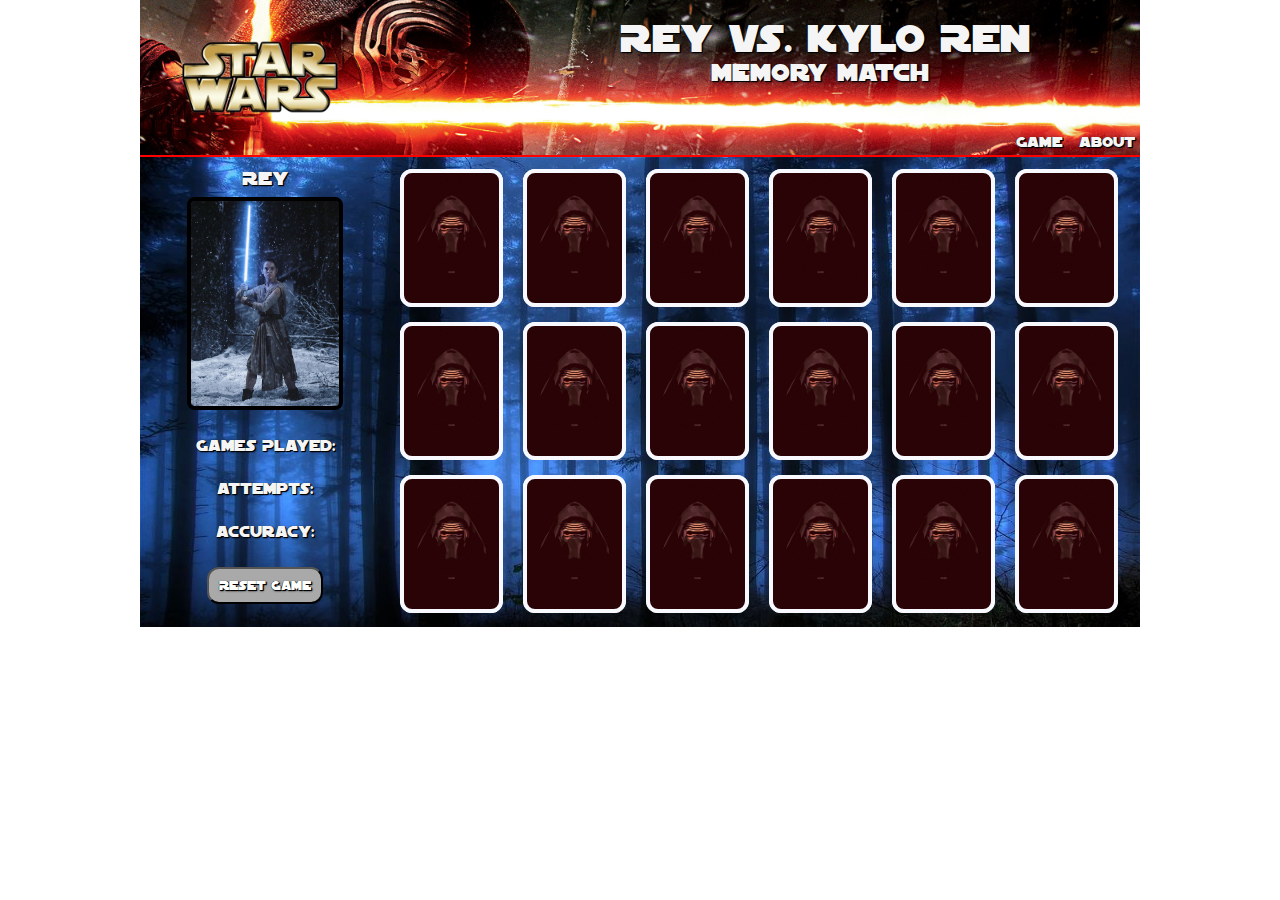
==== commit b58c6086: "added sizing issue" ====
--- a/index.html
+++ b/index.html
@@ -13,7 +13,6 @@
     <p id="header_title_sub">Memory Match</p>
     <div id="links">
         <p class="game-links"><a href="index.html">Game</a></p>
-        <p class="game-links"><a href="">Settings</a></p>
         <p class="game-links"><a href="about.html">About</a></p>
     </div>
 </header>
@@ -22,21 +21,18 @@
     <img id="woods_wall" src="images/woods_wall.jpg">
     <div id="stats_container">
         <p id="rey_title">Rey</p>
-        <img id="rey" src="images/rey_prof.gif">
+        <img id="rey" src="images/rey.jpg">
 
         <div class="games-played">
-            <p class="label">Games Played:</p>
-            <p class="value"></p>
+            <p class="label">Games Played: <span class="value"></span></p>
         </div>
 
         <div class="attempts">
-            <p class="label">Attempts:</p>
-            <p class="value"></p>
+            <p class="label">Attempts: <span class="value"></span></p>
         </div>
 
         <div class="accuracy">
-            <p class="label">Accuracy:</p>
-            <p class="value"></p>
+            <p class="label">Accuracy: <span class="value"></span></p>
         </div>
         <button type="button" class="reset">Reset Game</button>
     </div>
@@ -188,7 +184,7 @@
             </div>
         </div>
 
-        </div>
+    </div>
     </div>
 </section>
 </body>
--- a/style.css
+++ b/style.css
@@ -5,11 +5,12 @@
 
 html{
     margin: 0;
+    height: 300px;
 }
 
 body {
     width: 1000px;
-    height: auto;
+    height: 300px;
     margin: 0 auto;
     background-color: white;
     font-family: starwarsmain, Helvetica, sans-serif;
@@ -79,14 +80,8 @@
 #woods_wall {
     position:absolute;
     width: 1000px;
-    height: 567px;
+    height: 470px;
     z-index: -1;
-    border-top: 0;
-}
-
-#snow-image{
-    position: absolute;
-    z-index: 0;
     border-top: 0;
 }
 
@@ -108,22 +103,26 @@
     margin-bottom: 9px;
     color: whitesmoke;
     text-align: center;
+    font-size: 20px;
 }
 
 #rey {
-    width: 145px;
+    width: 148px;
     height: auto;
     border: 4px solid black;
+    margin: 0 auto;
     border-radius: 8px;
     animation-delay: 1s;
 }
 
 #stats_container {
-    padding: 10px 10px 90px;
-    width: 150px;
+    text-align: center;
+    width: 200px;
     float: left;
-    margin: 30px 10px 0 50px;
     border-radius: 15px 15px 15px 15px;
+    height: 400px;
+    /*border: 2px solid white;*/
+    margin: 10px 0 0 25px;
 }
 
 .label {
@@ -139,13 +138,6 @@
 
 .value {
     font-family: Arial,Helvetica,sans-serif;
-    background-color: white;
-    box-shadow:
-            1px 1px 0 black,
-            0px 0px 0 black,
-            0px 0px 0 black,
-            0px 0px 0 black,
-            1px 1px 2px black;;
     text-shadow:
             1px 1px 0 black,
             0px 0px 0 black,
@@ -153,17 +145,16 @@
             0px 0px 0 black,
             1px 1px 2px black;
     color: red;
-    font-size: small;
+    font-size: 20px;
 }
 
 #game_area {
     border-top: 0;
     border-left: 0;
-    padding-top: 25px;
-    margin-left: 270px;
-    height: 542px;
-    text-align: center;
-    width: 700px;
+    float: right;
+    height: 466px;
+    text-align: center;
+    width: 770px;
 }
 
 .back {
@@ -197,13 +188,14 @@
     display: inline-block;
     width: 95px;
     height: 130px;
-    margin: 25px 5px 5px;
+    margin: 10px 11px;
     position: relative;
 }
 
 .reset {
     font-family: starwarsmain, Helvetica, sans-serif;
     background-color: darkgrey;
+    margin-top: 15px;
     text-shadow:
             1px 1px 0 black,
             0px 0px 0 black,
@@ -223,7 +215,8 @@
 /* About me CSS add-ons */
 #info_about_me {
     font-size: 20px;
-    padding: 50px 200px;
+    text-align: center;
+    padding: 20px 50px;
     margin: 0;
     color: whitesmoke;
     font-family: Helvetica ,Arial, sans-serif;
@@ -233,7 +226,6 @@
             0px 0px 0 black,
             0px 0px 0 black,
             1px 1px 2px black;
-    text-align: center;
 }
 
 .matt-pic-div {
@@ -244,5 +236,4 @@
 #matt-pic {
     width: 100%;
     border: 2px solid black;
-}
-
+}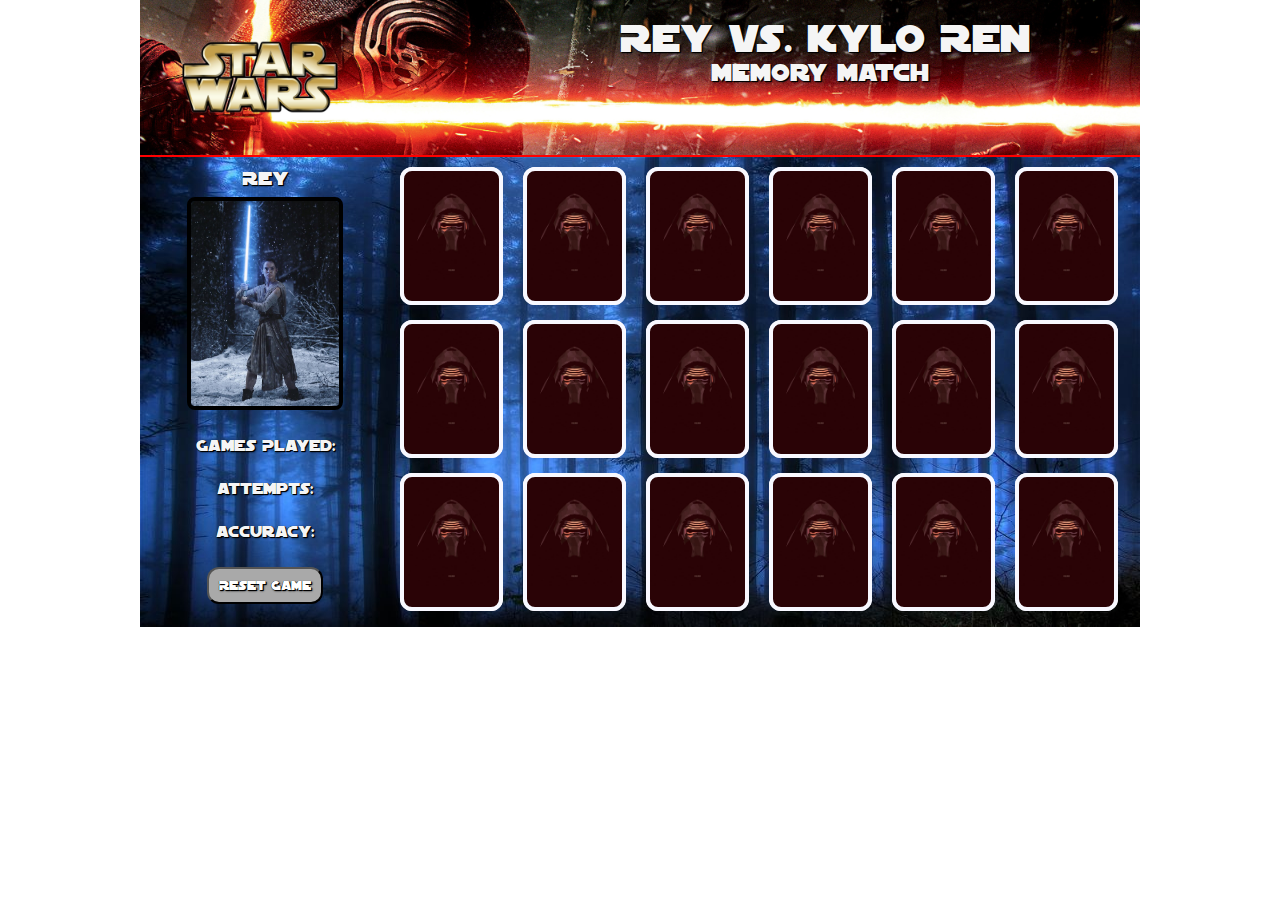
==== commit fc286996: "added responsiveness" ====
--- a/index.html
+++ b/index.html
@@ -5,16 +5,13 @@
     <title>Memory Match Game</title>
     <link rel="stylesheet" type="text/css" href="style.css">
     <script src="https://code.jquery.com/jquery-2.1.4.min.js"></script>
+    <meta name="viewport" content="width=device-width, initial-scale=1.0">
     <script src="script.js"></script>
 </head>
 <body>
 <header>
     <p id="header_title">Rey vs. Kylo Ren</p>
     <p id="header_title_sub">Memory Match</p>
-    <div id="links">
-        <p class="game-links"><a href="index.html">Game</a></p>
-        <p class="game-links"><a href="about.html">About</a></p>
-    </div>
 </header>
 
 <section>
--- a/style.css
+++ b/style.css
@@ -57,39 +57,12 @@
     color: whitesmoke;
 }
 
-#links {
-    margin-top: 32px;
-    float: right;
-}
-
-a {
-    color: whitesmoke;
-    text-decoration: none;
-    text-shadow:
-            1px 1px 0 black,
-            0px 0px 0 black,
-            0px 0px 0 black,
-            0px 0px 0 black,
-            1px 1px 2px black;
-}
-
-a:hover {
-    color: red;
-}
-
 #woods_wall {
     position:absolute;
     width: 1000px;
     height: 470px;
     z-index: -1;
     border-top: 0;
-}
-
-.game-links {
-    text-align: center;
-    font-size: 15px;
-    margin: 20px 5px 10px;
-    display: inline-block;
 }
 
 #rey_title {
@@ -212,28 +185,183 @@
     box-shadow: 2px 2px 2px red;
 }
 
-/* About me CSS add-ons */
-#info_about_me {
-    font-size: 20px;
-    text-align: center;
-    padding: 20px 50px;
-    margin: 0;
-    color: whitesmoke;
-    font-family: Helvetica ,Arial, sans-serif;
-    text-shadow:
-            1px 1px 0 black,
-            0px 0px 0 black,
-            0px 0px 0 black,
-            0px 0px 0 black,
-            1px 1px 2px black;
-}
-
-.matt-pic-div {
-    margin: auto;
-    width: 50%;
-}
-
-#matt-pic {
-    width: 100%;
-    border: 2px solid black;
-}+
+
+@media only screen and (max-width: 400px) {
+    html{
+        margin: 0;
+        height: auto;
+        width: 100%;
+    }
+
+    body {
+        width: 100%;
+        height: auto;
+        margin: 0 auto;
+        background-color: white;
+        font-family: starwarsmain, Helvetica, sans-serif;
+    }
+
+    header {
+        border-bottom: 2px solid red;
+        background-image: url(images/logo.png), url(images/kylo_banner2.jpg);
+        background-repeat: no-repeat;
+        background-size: 70px, contain;
+        background-position: 10px 25px, 0 0;
+        background-color: #6a6969;
+        height: 84px;
+    }
+
+    #header_title {
+        text-align: center;
+        font-size: 23px;
+        padding: 35px 0 0 80px;
+        margin: 0;
+        text-shadow:
+                1px 1px 0 black,
+                0px 0px 0 black,
+                0px 0px 0 black,
+                0px 0px 0 black,
+                1px 1px 2px black;
+        color: whitesmoke;
+    }
+
+    #header_title_sub {
+        text-align: center;
+        font-size: 16px;
+        padding: 6px 0 0 82px;
+        margin: 0;
+        text-shadow:
+                1px 1px 0 black,
+                0px 0px 0 black,
+                0px 0px 0 black,
+                0px 0px 0 black,
+                1px 1px 2px black;
+        color: whitesmoke;
+    }
+
+    #woods_wall {
+        /*position:absolute;*/
+        width: 100%;
+        height: auto;
+        z-index: -1;
+        border-top: 0;
+
+    }
+
+    #rey_title {
+        text-shadow:
+                1px 1px 0 black,
+                0px 0px 0 black,
+                0px 0px 0 black,
+                0px 0px 0 black,
+                1px 1px 2px black;
+        margin: 3px 0 0;
+        color: whitesmoke;
+        text-align: center;
+        font-size: 28px;
+    }
+
+    #rey {
+        width: 0;
+        height: 0;
+        margin: 0 auto;
+        border-radius: 0;
+        visibility: hidden
+    }
+
+    #stats_container {
+        text-align: center;
+        width: 200px;
+        float: left;
+        border-radius: 15px 15px 15px 15px;
+        height: 210px;
+        margin: 10px 0 0 88px;
+    }
+
+    .label {
+        text-shadow:
+                1px 1px 0 black,
+                0px 0px 0 black,
+                0px 0px 0 black,
+                0px 0px 0 black,
+                1px 1px 2px black;
+        margin: 0 0 10px;
+        color: whitesmoke;
+    }
+
+    .value {
+        font-family: Arial,Helvetica,sans-serif;
+        text-shadow:
+                1px 1px 0 black,
+                0px 0px 0 black,
+                0px 0px 0 black,
+                0px 0px 0 black,
+                1px 1px 2px black;
+        color: red;
+        font-size: 20px;
+    }
+
+    #game_area {
+        border-top: 0;
+        border-left: 0;
+        height: auto;
+        text-align: center;
+        width: 100%;
+    }
+
+    .back {
+        background-image: url("images/kylo-cardback.jpg");
+        background-color: #2A0306;
+        background-repeat: no-repeat;
+        background-size: 95px, 220px;
+    }
+
+    .card img {
+        height: 100%;
+        width: 100%;
+        border-radius: 8px;
+    }
+
+    .front, .back {
+        border: 4px solid ghostwhite;
+        border-radius: 12px;
+        height: 100%;
+        width: 100%;
+        position: absolute;
+        left: 0;
+        top: 0;
+    }
+
+    .back:hover {
+        transform: scale(1.1);
+    }
+
+    .card {
+        display: inline-block;
+        width: 95px;
+        height: 130px;
+        margin: 10px 11px;
+        position: relative;
+    }
+
+    .reset {
+        font-family: starwarsmain, Helvetica, sans-serif;
+        background-color: darkgrey;
+        margin-top: 7px;
+        text-shadow:
+                1px 1px 0 black,
+                0px 0px 0 black,
+                0px 0px 0 black,
+                0px 0px 0 black,
+                1px 1px 2px black;
+        padding: 12px 10px 10px;
+        border-radius: 12px;
+        color: white;
+    }
+
+    .reset:hover {
+        color: red;
+        box-shadow: 2px 2px 2px red;
+    }
+}
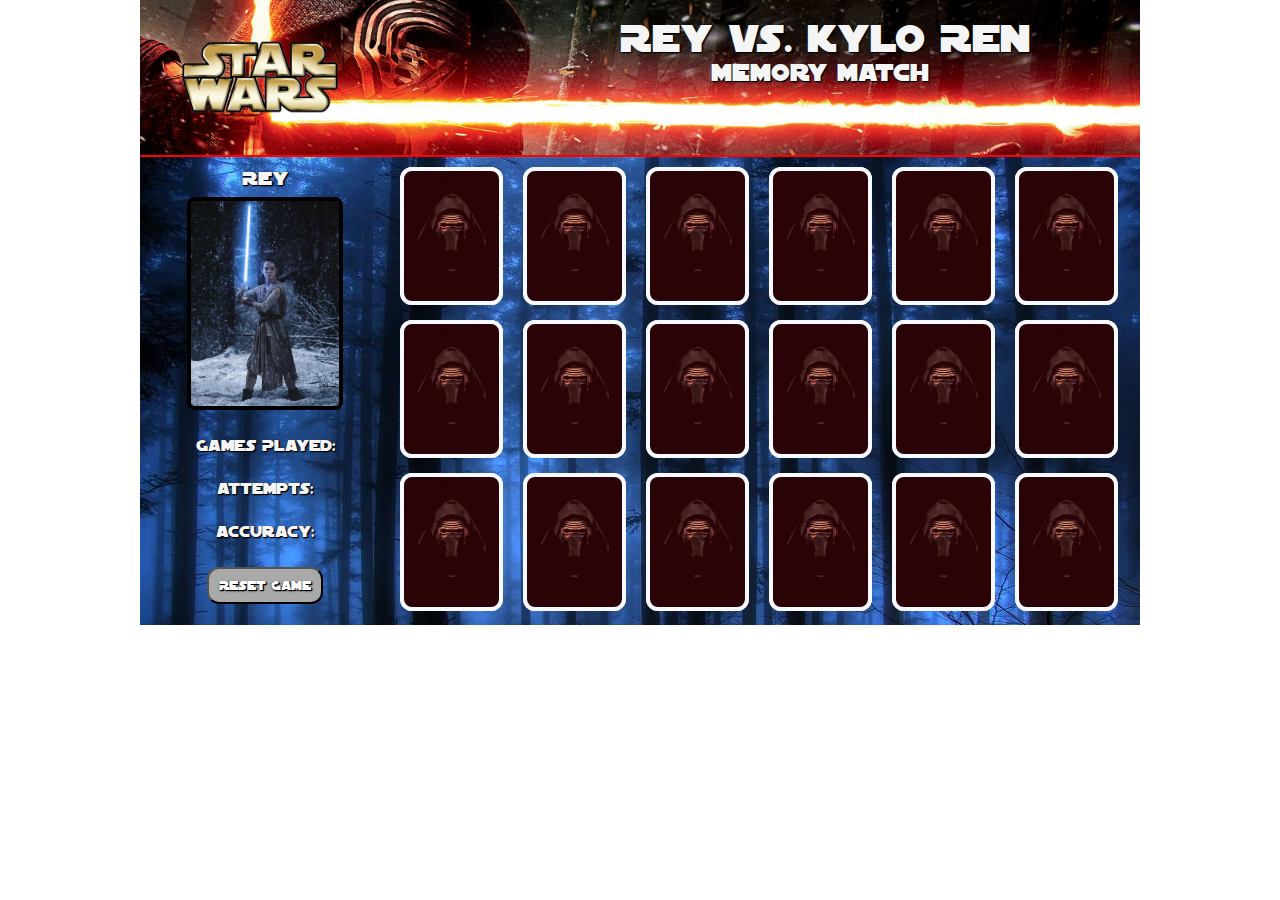
==== commit e2e9353a: "completed responsiveness" ====
--- a/index.html
+++ b/index.html
@@ -15,173 +15,171 @@
 </header>
 
 <section>
-    <img id="woods_wall" src="images/woods_wall.jpg">
-    <div id="stats_container">
-        <p id="rey_title">Rey</p>
-        <img id="rey" src="images/rey.jpg">
+    <div class="game_zone">
+        <div id="stats_container">
+            <p id="rey_title">Rey</p>
+            <img id="rey" src="images/rey.jpg">
 
-        <div class="games-played">
-            <p class="label">Games Played: <span class="value"></span></p>
+            <div class="games-played">
+                <p class="label">Games Played: <span class="value"></span></p>
+            </div>
+
+            <div class="attempts">
+                <p class="label">Attempts: <span class="value"></span></p>
+            </div>
+
+            <div class="accuracy">
+                <p class="label">Accuracy: <span class="value"></span></p>
+            </div>
+            <button type="button" class="reset">Reset Game</button>
         </div>
 
-        <div class="attempts">
-            <p class="label">Attempts: <span class="value"></span></p>
-        </div>
+        <div id="game_area">
+            <div class="card">
+                <div class="front">
+                    <img src="images/kylo-lightsaber.jpg" alt="kylo-lightsaber-front">
+                </div>
+                <div class="back">
+                </div>
+            </div>
 
-        <div class="accuracy">
-            <p class="label">Accuracy: <span class="value"></span></p>
-        </div>
-        <button type="button" class="reset">Reset Game</button>
-    </div>
+            <div class="card">
+                <div class="front">
+                    <img src="images/kyloVrey_cardBack.jpg" alt="fight">
+                </div>
+                <div class="back">
+                </div>
+            </div>
 
-    <div id="game_area">
-        <div class="card">
-            <div class="front">
-                <img src="images/kylo-lightsaber.jpg" alt="kylo-lightsaber-front">
+            <div class="card">
+                <div class="front">
+                    <img src="images/rey.jpg" alt="rey-with-saber">
+                </div>
+                <div class="back">
+                </div>
             </div>
-            <div class="back">
+
+            <div class="card">
+                <div class="front">
+                    <img src="images/rey_lightsaber.jpg" alt="rey_lightsaber-front">
+                </div>
+                <div class="back">
+
+                </div>
+            </div>
+
+            <div class="card">
+                <div class="front">
+                    <img src="images/bb8thumbsup.jpg" alt="bb8_thumb">
+                </div>
+                <div class="back">
+                </div>
+            </div>
+
+            <div class="card">
+                <div class="front">
+                    <img src="images/kyloren_saber.jpg" alt="kylo-with-saber">
+                </div>
+                <div class="back">
+                </div>
+            </div>
+
+            <div class="card">
+                <div class="front">
+                    <img src="images/kyloren_force.jpg" alt="kylo-uses-force">
+                </div>
+                <div class="back">
+                </div>
+            </div>
+
+            <div class="card">
+                <div class="front">
+                    <img src="images/rey_lightsaber.jpg" alt="rey_lightsaber-front">
+                </div>
+                <div class="back">
+                </div>
+            </div>
+
+            <div class="card">
+                <div class="front">
+                    <img src="images/kylo_ren_matt_saber.jpg" alt="matt-saber">
+                </div>
+                <div class="back">
+                </div>
+            </div>
+
+            <div class="card">
+                <div class="front">
+                    <img src="images/luke.jpg" alt="luke">
+                </div>
+                <div class="back">
+                </div>
+            </div>
+
+            <div class="card">
+                <div class="front">
+                    <img src="images/bb8thumbsup.jpg" alt="bb8_thumb">
+                </div>
+                <div class="back">
+                </div>
+            </div>
+
+            <div class="card">
+                <div class="front">
+                    <img src="images/kylo-lightsaber.jpg" alt="kylo-lightsaber-front">
+                </div>
+                <div class="back">
+                </div>
+            </div>
+
+            <div class="card">
+                <div class="front">
+                    <img src="images/kyloren_force.jpg" alt="kylo-uses-force">
+                </div>
+                <div class="back">
+                </div>
+            </div>
+
+            <div class="card">
+                <div class="front">
+                    <img src="images/rey.jpg" alt="rey-with-saber">
+                </div>
+                <div class="back">
+                </div>
+            </div>
+
+            <div class="card">
+                <div class="front">
+                    <img src="images/luke.jpg" alt="luke">
+                </div>
+                <div class="back">
+                </div>
+            </div>
+
+            <div class="card">
+                <div class="front">
+                    <img src="images/kyloVrey_cardBack.jpg" alt="fight">
+                </div>
+                <div class="back">
+                </div>
+            </div>
+
+            <div class="card">
+                <div class="front">
+                    <img src="images/kyloren_saber.jpg" alt="kylo-with-saber">
+                </div>
+                <div class="back">
+                </div>
+            </div>
+
+            <div class="card">
+                <div class="front">
+                    <img src="images/kylo_ren_matt_saber.jpg" alt="matt-saber">
+                </div>
+                <div class="back">
+                </div>
             </div>
         </div>
-
-        <div class="card">
-            <div class="front">
-                <img src="images/kyloVrey_cardBack.jpg" alt="fight">
-            </div>
-            <div class="back">
-
-            </div>
-        </div>
-
-        <div class="card">
-            <div class="front">
-                <img src="images/rey.jpg" alt="rey-with-saber">
-            </div>
-            <div class="back">
-            </div>
-        </div>
-
-        <div class="card">
-            <div class="front">
-                <img src="images/rey_lightsaber.jpg" alt="rey_lightsaber-front">
-            </div>
-            <div class="back">
-
-            </div>
-        </div>
-
-        <div class="card">
-            <div class="front">
-                <img src="images/bb8thumbsup.jpg" alt="bb8_thumb">
-            </div>
-            <div class="back">
-            </div>
-        </div>
-
-        <div class="card">
-            <div class="front">
-                <img src="images/kyloren_saber.jpg" alt="kylo-with-saber">
-            </div>
-            <div class="back">
-            </div>
-        </div>
-
-        <div class="card">
-            <div class="front">
-                <img src="images/kyloren_force.jpg" alt="kylo-uses-force">
-            </div>
-            <div class="back">
-            </div>
-        </div>
-
-        <div class="card">
-            <div class="front">
-                <img src="images/rey_lightsaber.jpg" alt="rey_lightsaber-front">
-            </div>
-            <div class="back">
-            </div>
-        </div>
-
-        <div class="card">
-            <div class="front">
-                <img src="images/kylo_ren_matt_saber.jpg" alt="matt-saber">
-            </div>
-            <div class="back">
-            </div>
-        </div>
-
-        <div class="card">
-            <div class="front">
-                <img src="images/luke.jpg" alt="luke">
-            </div>
-            <div class="back">
-            </div>
-        </div>
-
-        <div class="card">
-            <div class="front">
-                <img src="images/bb8thumbsup.jpg" alt="bb8_thumb">
-            </div>
-            <div class="back">
-            </div>
-        </div>
-
-        <div class="card">
-            <div class="front">
-                <img src="images/kylo-lightsaber.jpg" alt="kylo-lightsaber-front">
-            </div>
-            <div class="back">
-            </div>
-        </div>
-
-        <div class="card">
-            <div class="front">
-                <img src="images/kyloren_force.jpg" alt="kylo-uses-force">
-            </div>
-            <div class="back">
-            </div>
-        </div>
-
-        <div class="card">
-            <div class="front">
-                <img src="images/rey.jpg" alt="rey-with-saber">
-            </div>
-            <div class="back">
-            </div>
-        </div>
-
-        <div class="card">
-            <div class="front">
-                <img src="images/luke.jpg" alt="luke">
-            </div>
-            <div class="back">
-            </div>
-        </div>
-
-        <div class="card">
-            <div class="front">
-                <img src="images/kyloVrey_cardBack.jpg" alt="fight">
-            </div>
-            <div class="back">
-            </div>
-        </div>
-
-        <div class="card">
-            <div class="front">
-                <img src="images/kyloren_saber.jpg" alt="kylo-with-saber">
-            </div>
-            <div class="back">
-            </div>
-        </div>
-
-        <div class="card">
-            <div class="front">
-                <img src="images/kylo_ren_matt_saber.jpg" alt="matt-saber">
-            </div>
-            <div class="back">
-            </div>
-        </div>
-
-    </div>
     </div>
 </section>
 </body>
--- a/style.css
+++ b/style.css
@@ -57,12 +57,14 @@
     color: whitesmoke;
 }
 
-#woods_wall {
-    position:absolute;
-    width: 1000px;
-    height: 470px;
-    z-index: -1;
-    border-top: 0;
+
+.game_zone{
+    width: 100%;
+    height: 468px;
+    background-image: url(images/woods_wall.jpg);
+    background-repeat: no-repeat;
+    background-size: cover;
+    position: relative;
 }
 
 #rey_title {
@@ -94,7 +96,6 @@
     float: left;
     border-radius: 15px 15px 15px 15px;
     height: 400px;
-    /*border: 2px solid white;*/
     margin: 10px 0 0 25px;
 }
 
@@ -131,7 +132,7 @@
 }
 
 .back {
-    background-image: url("images/kylo-cardback.jpg");
+    background-image: url(images/kylo-cardback.jpg);
     background-color: #2A0306;
     background-repeat: no-repeat;
     background-size: 95px, 220px;
@@ -186,12 +187,12 @@
 }
 
 
-
-@media only screen and (max-width: 400px) {
+@media only screen and (max-width: 425px) {
     html{
         margin: 0;
         height: auto;
         width: 100%;
+        background-color: black;
     }
 
     body {
@@ -206,7 +207,7 @@
         border-bottom: 2px solid red;
         background-image: url(images/logo.png), url(images/kylo_banner2.jpg);
         background-repeat: no-repeat;
-        background-size: 70px, contain;
+        background-size: 70px, cover;
         background-position: 10px 25px, 0 0;
         background-color: #6a6969;
         height: 84px;
@@ -240,13 +241,9 @@
         color: whitesmoke;
     }
 
-    #woods_wall {
-        /*position:absolute;*/
-        width: 100%;
-        height: auto;
-        z-index: -1;
-        border-top: 0;
-
+    .game_zone{
+        text-align: center;
+        margin: 0 auto;
     }
 
     #rey_title {
@@ -265,18 +262,18 @@
     #rey {
         width: 0;
         height: 0;
-        margin: 0 auto;
         border-radius: 0;
         visibility: hidden
     }
 
     #stats_container {
-        text-align: center;
-        width: 200px;
-        float: left;
+        margin: 0;
+        width: 0;
+        margin: 20px 0 0;
+        width: 100vw;
+        text-align: center;
         border-radius: 15px 15px 15px 15px;
         height: 210px;
-        margin: 10px 0 0 88px;
     }
 
     .label {
@@ -308,10 +305,11 @@
         height: auto;
         text-align: center;
         width: 100%;
+        display: inline-block;
     }
 
     .back {
-        background-image: url("images/kylo-cardback.jpg");
+        background-image: url(images/kylo-cardback.jpg);
         background-color: #2A0306;
         background-repeat: no-repeat;
         background-size: 95px, 220px;
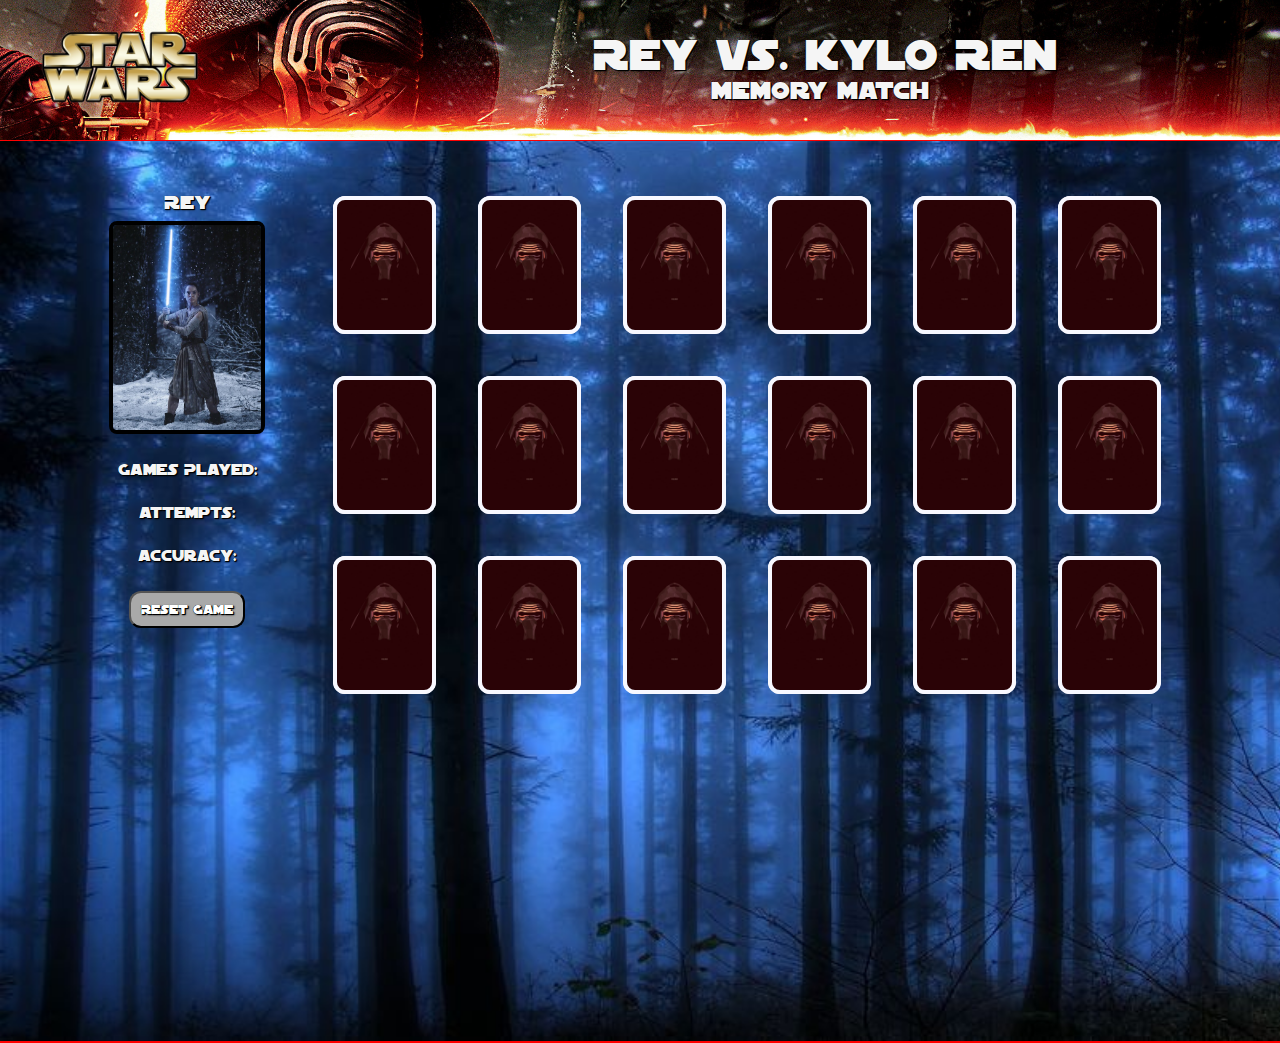
==== commit f4d88f1c: "changes" ====
--- a/index.html
+++ b/index.html
@@ -7,6 +7,7 @@
     <script src="https://code.jquery.com/jquery-2.1.4.min.js"></script>
     <meta name="viewport" content="width=device-width, initial-scale=1.0">
     <script src="script.js"></script>
+    <link rel="stylesheet" href="//cdnjs.cloudflare.com/ajax/libs/animate.css/3.2.0/animate.min.css">
 </head>
 <body>
 <header>
--- a/style.css
+++ b/style.css
@@ -4,46 +4,49 @@
 }
 
 html{
+    padding: 0;
+    height: 300px;
+    background-color: black;
+}
+
+body {
     margin: 0;
-    height: 300px;
-}
-
-body {
-    width: 1000px;
-    height: 300px;
-    margin: 0 auto;
-    background-color: white;
+    width: 100%;
+    height: 100vh;
     font-family: starwarsmain, Helvetica, sans-serif;
+    background-color: black
 }
 
 header {
-    border-bottom: 2px solid red;
+    border-bottom: 1px solid red;
     background-image: url(images/logo.png), url(images/kylo_banner2.jpg);
     background-repeat: no-repeat;
-    background-size: 160px, 1000px;
-    background-position: 40px 40px, 0 0;
+    background-size: 160px, 100%;
+    background-position: 40px 30px, 0 0;
     background-color: #6a6969;
-    height: 155px;
+    height: 140px;
     position: relative;
 }
 
 #header_title {
     text-align: center;
-    font-size: 40px;
+    color: whitesmoke;
+    font-size: 45px;
     margin:0;
     padding-left: 370px;
-    padding-top: 25px;
+    padding-top: 40px;
     text-shadow:
             1px 1px 0 black,
             0px 0px 0 black,
             0px 0px 0 black,
             0px 0px 0 black,
             1px 1px 2px black;
-    color: whitesmoke;
+
 }
 
 #header_title_sub {
     text-align: center;
+    color: whitesmoke;
     font-size: 25px;
     margin:0;
     padding-left: 360px;
@@ -54,38 +57,37 @@
             0px 0px 0 black,
             0px 0px 0 black,
             1px 1px 2px black;
-    color: whitesmoke;
-}
-
+
+}
 
 .game_zone{
     width: 100%;
-    height: 468px;
+    height: 100vh;
+    border-bottom: 2px red solid;
     background-image: url(images/woods_wall.jpg);
     background-repeat: no-repeat;
     background-size: cover;
-    position: relative;
+    text-align: center;
 }
 
 #rey_title {
-    text-shadow:
-            1px 1px 0 black,
-            0px 0px 0 black,
-            0px 0px 0 black,
-            0px 0px 0 black,
-            1px 1px 2px black;
     margin-top: 5px;
     margin-bottom: 9px;
     color: whitesmoke;
     text-align: center;
     font-size: 20px;
+    text-shadow:
+            1px 1px 0 black,
+            0px 0px 0 black,
+            0px 0px 0 black,
+            0px 0px 0 black,
+            1px 1px 2px black;
 }
 
 #rey {
     width: 148px;
     height: auto;
     border: 4px solid black;
-    margin: 0 auto;
     border-radius: 8px;
     animation-delay: 1s;
 }
@@ -93,42 +95,42 @@
 #stats_container {
     text-align: center;
     width: 200px;
-    float: left;
     border-radius: 15px 15px 15px 15px;
     height: 400px;
-    margin: 10px 0 0 25px;
+    display: inline-block;
+    padding-top: 50px;
+    vertical-align: top;
 }
 
 .label {
+    margin: 20px 0 10px;
+    color: whitesmoke;
     text-shadow:
             1px 1px 0 black,
             0px 0px 0 black,
             0px 0px 0 black,
             0px 0px 0 black,
             1px 1px 2px black;
-    margin: 20px 0 10px;
-    color: whitesmoke;
 }
 
 .value {
     font-family: Arial,Helvetica,sans-serif;
+    color: red;
+    font-size: 20px;
     text-shadow:
             1px 1px 0 black,
             0px 0px 0 black,
             0px 0px 0 black,
             0px 0px 0 black,
             1px 1px 2px black;
-    color: red;
-    font-size: 20px;
 }
 
 #game_area {
-    border-top: 0;
-    border-left: 0;
-    float: right;
+    font-size: 0;
     height: 466px;
-    text-align: center;
-    width: 770px;
+    width: 900px;
+    display: inline-block;
+    padding-top: 30px;
 }
 
 .back {
@@ -162,7 +164,7 @@
     display: inline-block;
     width: 95px;
     height: 130px;
-    margin: 10px 11px;
+    margin: 25px 25px;
     position: relative;
 }
 
@@ -170,15 +172,15 @@
     font-family: starwarsmain, Helvetica, sans-serif;
     background-color: darkgrey;
     margin-top: 15px;
-    text-shadow:
-            1px 1px 0 black,
-            0px 0px 0 black,
-            0px 0px 0 black,
-            0px 0px 0 black,
-            1px 1px 2px black;
     padding: 12px 10px 10px;
     border-radius: 12px;
     color: white;
+    text-shadow:
+            1px 1px 0 black,
+            0px 0px 0 black,
+            0px 0px 0 black,
+            0px 0px 0 black,
+            1px 1px 2px black;
 }
 
 .reset:hover {
@@ -186,20 +188,208 @@
     box-shadow: 2px 2px 2px red;
 }
 
-
-@media only screen and (max-width: 425px) {
+@media only screen and (max-width: 1120px) {
     html{
-        margin: 0;
+        padding: 0;
+        height: 300px;
+        background-color: black;
+    }
+
+    body {
+        margin: 0;
+        width: 100%;
+        height: 100vh;
+        font-family: starwarsmain, Helvetica, sans-serif;
+        background-color: black
+    }
+
+    header {
+        border-bottom: 1px solid red;
+        background-image: url(images/logo.png), url(images/kylo_banner2.jpg);
+        background-repeat: no-repeat;
+        background-size: 160px, 100%;
+        background-position: 40px 30px, 0 0;
+        background-color: #6a6969;
+        height: 140px;
+        position: relative;
+    }
+
+    #header_title {
+        text-align: center;
+        color: whitesmoke;
+        font-size: 45px;
+        margin:0;
+        padding-left: 370px;
+        padding-top: 40px;
+        text-shadow:
+                1px 1px 0 black,
+                0px 0px 0 black,
+                0px 0px 0 black,
+                0px 0px 0 black,
+                1px 1px 2px black;
+
+    }
+
+    #header_title_sub {
+        text-align: center;
+        color: whitesmoke;
+        font-size: 25px;
+        margin:0;
+        padding-left: 360px;
+        padding-top: 5px;
+        text-shadow:
+                1px 1px 0 black,
+                0px 0px 0 black,
+                0px 0px 0 black,
+                0px 0px 0 black,
+                1px 1px 2px black;
+
+    }
+
+    .game_zone{
+        width: 100%;
+        height: 100vh;
+        background-image: url(images/woods_wall.jpg);
+        background-repeat: no-repeat;
+        background-size: cover;
+        text-align: center;
+    }
+
+    #rey_title {
+        margin-top: 5px;
+        margin-bottom: 9px;
+        color: whitesmoke;
+        text-align: center;
+        font-size: 20px;
+        text-shadow:
+                1px 1px 0 black,
+                0px 0px 0 black,
+                0px 0px 0 black,
+                0px 0px 0 black,
+                1px 1px 2px black;
+    }
+
+    #rey {
+        width: 148px;
         height: auto;
-        width: 100%;
-        background-color: black;
-    }
-
-    body {
-        width: 100%;
+        border: 4px solid black;
+        border-radius: 8px;
+        animation-delay: 1s;
+        display: none;
+    }
+
+    #stats_container {
+        text-align: center;
+        width: 200px;
+        border-radius: 15px 15px 15px 15px;
+        height: 218px;
+        display: inline-block;
+        vertical-align: top;
+    }
+
+    .label {
+        margin: 20px 0 10px;
+        color: whitesmoke;
+        text-shadow:
+                1px 1px 0 black,
+                0px 0px 0 black,
+                0px 0px 0 black,
+                0px 0px 0 black,
+                1px 1px 2px black;
+    }
+
+    .value {
+        font-family: Arial,Helvetica,sans-serif;
+        color: red;
+        font-size: 20px;
+        text-shadow:
+                1px 1px 0 black,
+                0px 0px 0 black,
+                0px 0px 0 black,
+                0px 0px 0 black,
+                1px 1px 2px black;
+    }
+
+    #game_area {
+        font-size: 0;
+        height: 466px;
+        width: 900px;
+        display: inline-block;
+    }
+
+    .back {
+        background-image: url(images/kylo-cardback.jpg);
+        background-color: #2A0306;
+        background-repeat: no-repeat;
+        background-size: 95px, 220px;
+    }
+
+    .card img {
+        height: 100%;
+        width: 100%;
+        border-radius: 8px;
+    }
+
+    .front, .back {
+        border: 4px solid ghostwhite;
+        border-radius: 12px;
+        height: 100%;
+        width: 100%;
+        position: absolute;
+        left: 0;
+        top: 0;
+    }
+
+    .back:hover {
+        transform: scale(1.1);
+    }
+
+    .card {
+        display: inline-block;
+        width: 95px;
+        height: 130px;
+        margin: 20px 21px;
+        position: relative;
+    }
+
+    .reset {
+        font-family: starwarsmain, Helvetica, sans-serif;
+        background-color: darkgrey;
+        margin-top: 15px;
+        padding: 12px 10px 10px;
+        border-radius: 12px;
+        color: white;
+        text-shadow:
+                1px 1px 0 black,
+                0px 0px 0 black,
+                0px 0px 0 black,
+                0px 0px 0 black,
+                1px 1px 2px black;
+    }
+
+    .reset:hover {
+        color: red;
+        box-shadow: 2px 2px 2px red;
+    }
+
+}
+
+
+@media only screen and (max-width: 1000px) {
+    html{
+        margin: 0;
         height: auto;
         margin: 0 auto;
-        background-color: white;
+        width: 100%;
+        background-color: black;
+    }
+
+    body {
+        margin: 0;
+        width: 100%;
+        height: 100vh;
+        margin: 0 auto;
+        background-color: black;
         font-family: starwarsmain, Helvetica, sans-serif;
     }
 
@@ -217,18 +407,19 @@
         text-align: center;
         font-size: 23px;
         padding: 35px 0 0 80px;
-        margin: 0;
-        text-shadow:
-                1px 1px 0 black,
-                0px 0px 0 black,
-                0px 0px 0 black,
-                0px 0px 0 black,
-                1px 1px 2px black;
-        color: whitesmoke;
+        color: whitesmoke;
+        margin: 0;
+        text-shadow:
+                1px 1px 0 black,
+                0px 0px 0 black,
+                0px 0px 0 black,
+                0px 0px 0 black,
+                1px 1px 2px black;
     }
 
     #header_title_sub {
         text-align: center;
+        color: whitesmoke;
         font-size: 16px;
         padding: 6px 0 0 82px;
         margin: 0;
@@ -238,25 +429,26 @@
                 0px 0px 0 black,
                 0px 0px 0 black,
                 1px 1px 2px black;
-        color: whitesmoke;
     }
 
     .game_zone{
+        height: 100vh;
         text-align: center;
         margin: 0 auto;
+        border: 0;
     }
 
     #rey_title {
-        text-shadow:
-                1px 1px 0 black,
-                0px 0px 0 black,
-                0px 0px 0 black,
-                0px 0px 0 black,
-                1px 1px 2px black;
         margin: 3px 0 0;
         color: whitesmoke;
         text-align: center;
         font-size: 28px;
+        text-shadow:
+                1px 1px 0 black,
+                0px 0px 0 black,
+                0px 0px 0 black,
+                0px 0px 0 black,
+                1px 1px 2px black;
     }
 
     #rey {
@@ -267,39 +459,295 @@
     }
 
     #stats_container {
+        margin-top: 30px;
+        width: 0;
+        width: 100%;
+        text-align: center;
+        padding: 0;
+        border-radius: 15px 15px 15px 15px;
+        height: 210px;
+    }
+
+    .label {
+        margin: 0 0 10px;
+        color: whitesmoke;
+        text-shadow:
+                1px 1px 0 black,
+                0px 0px 0 black,
+                0px 0px 0 black,
+                0px 0px 0 black,
+                1px 1px 2px black;
+    }
+
+    .value {
+        font-family: Arial,Helvetica,sans-serif;
+        color: red;
+        font-size: 20px;
+        text-shadow:
+                1px 1px 0 black,
+                0px 0px 0 black,
+                0px 0px 0 black,
+                0px 0px 0 black,
+                1px 1px 2px black;
+    }
+
+    #game_area {
+        font-size: 0;
+        border-top: 0;
+        border-left: 0;
+        height: auto;
+        text-align: center;
+        width: 702px;
+        display: inline-block;
+    }
+
+    .back {
+        background-image: url(images/kylo-cardback.jpg);
+        background-color: #2A0306;
+        background-repeat: no-repeat;
+        background-size: 95px, 220px;
+    }
+
+    .card img {
+        height: 100%;
+        width: 100%;
+        border-radius: 8px;
+    }
+
+    .front, .back {
+        border: 4px solid ghostwhite;
+        border-radius: 12px;
+        height: 100%;
+        width: 100%;
+        position: absolute;
+        left: 0;
+        top: 0;
+    }
+
+    .back:hover {
+        transform: scale(1.1);
+    }
+
+    .card {
+        display: inline-block;
+        width: 95px;
+        height: 130px;
+        margin: 11px 11px;
+        position: relative;
+    }
+
+    .reset {
+        font-family: starwarsmain, Helvetica, sans-serif;
+        background-color: darkgrey;
+        padding: 12px 10px 10px;
+        border-radius: 12px;
+        color: white;
+        margin-top: 7px;
+        text-shadow:
+                1px 1px 0 black,
+                0px 0px 0 black,
+                0px 0px 0 black,
+                0px 0px 0 black,
+                1px 1px 2px black;
+    }
+
+    .reset:hover {
+        color: red;
+        box-shadow: 2px 2px 2px red;
+    }
+}
+
+@media only screen and (max-width: 750px) {
+    .game_zone{
+        height: 100vh;
+        text-align: center;
+        margin: 0 auto;
+        border: 0;
+    }
+
+    #rey_title {
+        margin: 3px 0 0;
+        color: whitesmoke;
+        text-align: center;
+        font-size: 28px;
+        text-shadow:
+                1px 1px 0 black,
+                0px 0px 0 black,
+                0px 0px 0 black,
+                0px 0px 0 black,
+                1px 1px 2px black;
+    }
+
+    #rey {
+        width: 0;
+        height: 0;
+        border-radius: 0;
+        visibility: hidden
+    }
+
+    #stats_container {
+        margin-top: 30px;
+        width: 0;
+        width: 100%;
+        text-align: center;
+        padding: 0;
+        border-radius: 15px 15px 15px 15px;
+        height: 210px;
+    }
+
+    .label {
+        margin: 0 0 10px;
+        color: whitesmoke;
+        text-shadow:
+                1px 1px 0 black,
+                0px 0px 0 black,
+                0px 0px 0 black,
+                0px 0px 0 black,
+                1px 1px 2px black;
+    }
+
+    .value {
+        font-family: Arial,Helvetica,sans-serif;
+        color: red;
+        font-size: 20px;
+        text-shadow:
+                1px 1px 0 black,
+                0px 0px 0 black,
+                0px 0px 0 black,
+                0px 0px 0 black,
+                1px 1px 2px black;
+    }
+
+    #game_area {
+        font-size: 0;
+        border-top: 0;
+        border-left: 0;
+        height: auto;
+        text-align: center;
+        width: 465px;
+        display: inline-block;
+    }
+}
+
+
+@media only screen and (max-width: 479px) {
+    html{
+        margin: 0;
+        margin: 0 auto;
+        height: auto;
+        width: 100%;
+        background-color: black;
+    }
+
+    body {
+        width: 100%;
+        height: 100vh;
+        margin: 0;
+        margin: 0 auto;
+        background-color: black;
+        font-family: starwarsmain, Helvetica, sans-serif;
+    }
+
+    header {
+        border-bottom: 2px solid red;
+        background-image: url(images/logo.png), url(images/kylo_banner2.jpg);
+        background-repeat: no-repeat;
+        background-size: 70px, cover;
+        background-position: 10px 25px, 0 0;
+        background-color: #6a6969;
+        height: 84px;
+    }
+
+    #header_title {
+        text-align: center;
+        font-size: 23px;
+        padding: 35px 0 0 80px;
+        margin: 0;
+        color: whitesmoke;
+        text-shadow:
+                1px 1px 0 black,
+                0px 0px 0 black,
+                0px 0px 0 black,
+                0px 0px 0 black,
+                1px 1px 2px black;
+    }
+
+    #header_title_sub {
+        text-align: center;
+        font-size: 16px;
+        padding: 6px 0 0 82px;
+        margin: 0;
+        color: whitesmoke;
+        text-shadow:
+                1px 1px 0 black,
+                0px 0px 0 black,
+                0px 0px 0 black,
+                0px 0px 0 black,
+                1px 1px 2px black;
+    }
+
+    .game_zone{
+        height: 100vh;
+        text-align: center;
+        margin: 0 auto;
+        border: 0;
+    }
+
+    #rey_title {
+        margin: 3px 0 0;
+        color: whitesmoke;
+        text-align: center;
+        font-size: 28px;
+        text-shadow:
+                1px 1px 0 black,
+                0px 0px 0 black,
+                0px 0px 0 black,
+                0px 0px 0 black,
+                1px 1px 2px black;
+    }
+
+    #rey {
+        width: 0;
+        height: 0;
+        border-radius: 0;
+        visibility: hidden
+    }
+
+    #stats_container {
         margin: 0;
         width: 0;
         margin: 20px 0 0;
-        width: 100vw;
+        width: 100%;
         text-align: center;
         border-radius: 15px 15px 15px 15px;
         height: 210px;
     }
 
     .label {
-        text-shadow:
-                1px 1px 0 black,
-                0px 0px 0 black,
-                0px 0px 0 black,
-                0px 0px 0 black,
-                1px 1px 2px black;
         margin: 0 0 10px;
         color: whitesmoke;
+        text-shadow:
+                1px 1px 0 black,
+                0px 0px 0 black,
+                0px 0px 0 black,
+                0px 0px 0 black,
+                1px 1px 2px black;
     }
 
     .value {
         font-family: Arial,Helvetica,sans-serif;
-        text-shadow:
-                1px 1px 0 black,
-                0px 0px 0 black,
-                0px 0px 0 black,
-                0px 0px 0 black,
-                1px 1px 2px black;
         color: red;
         font-size: 20px;
+        text-shadow:
+                1px 1px 0 black,
+                0px 0px 0 black,
+                0px 0px 0 black,
+                0px 0px 0 black,
+                1px 1px 2px black;
     }
 
     #game_area {
+        font-size: 0;
         border-top: 0;
         border-left: 0;
         height: auto;
@@ -347,19 +795,19 @@
         font-family: starwarsmain, Helvetica, sans-serif;
         background-color: darkgrey;
         margin-top: 7px;
-        text-shadow:
-                1px 1px 0 black,
-                0px 0px 0 black,
-                0px 0px 0 black,
-                0px 0px 0 black,
-                1px 1px 2px black;
         padding: 12px 10px 10px;
         border-radius: 12px;
         color: white;
+        text-shadow:
+                1px 1px 0 black,
+                0px 0px 0 black,
+                0px 0px 0 black,
+                0px 0px 0 black,
+                1px 1px 2px black;
     }
 
     .reset:hover {
         color: red;
         box-shadow: 2px 2px 2px red;
     }
-}
+}